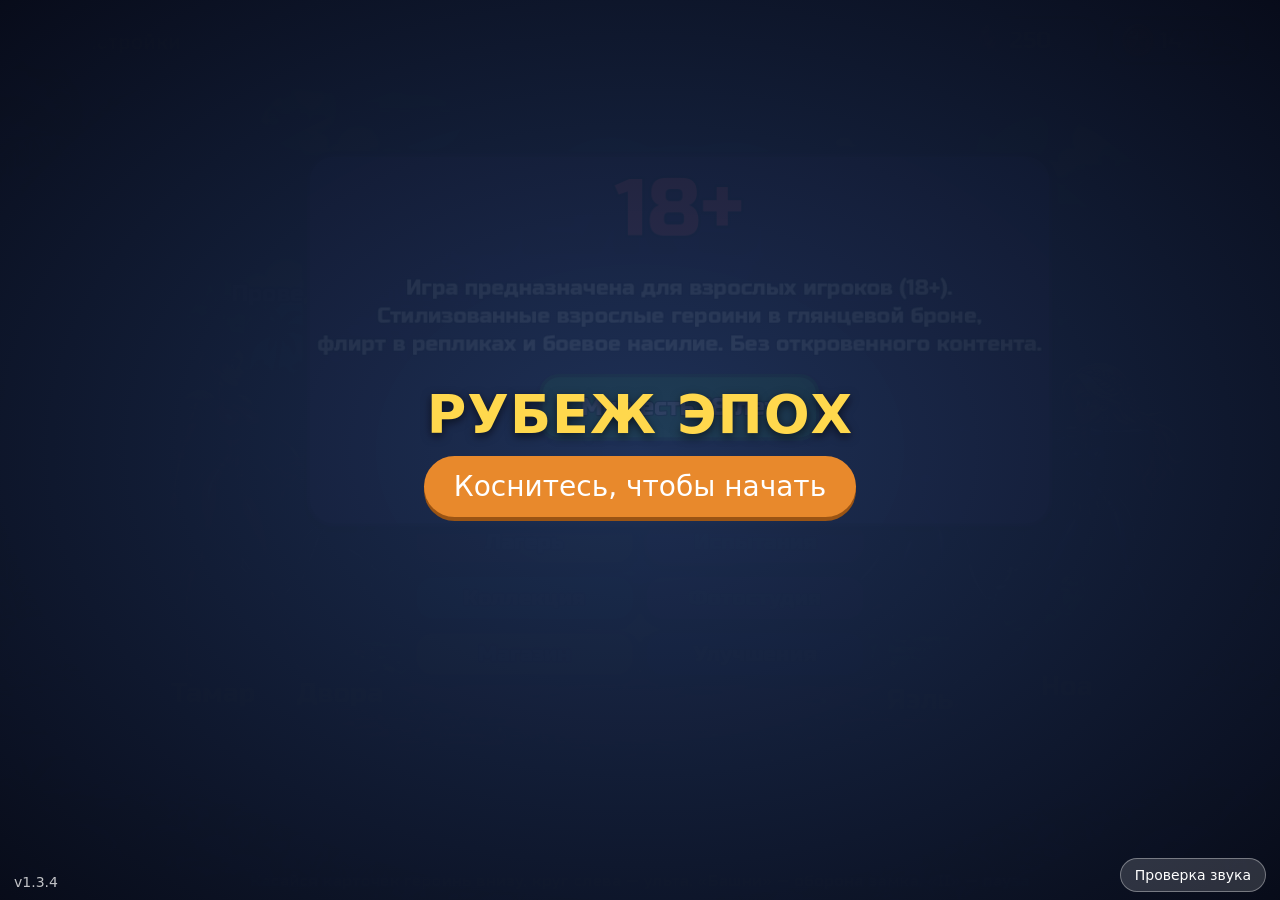
==== index.html @ 0fdee603 "v1.3.4: fix web audio bus routing (silent output), tap-to-start audio unlock, audio diagnostics, aut" ====
<!DOCTYPE html>
<html lang="en">
	<head>
		<meta charset="utf-8">
		<meta name="viewport" content="width=device-width, height=device-height, initial-scale=1, maximum-scale=1, user-scalable=no, viewport-fit=cover">
		<title>Рубеж Эпох</title>
		<style>
html, body, #canvas {
	margin: 0;
	padding: 0;
	border: 0;
}

body {
	color: white;
	background-color: black;
	overflow: hidden;
	touch-action: none;
}

#canvas {
	display: block;
}

#canvas:focus {
	outline: none;
}

#status, #status-splash, #status-progress {
	position: absolute;
	left: 0;
	right: 0;
}

#status, #status-splash {
	top: 0;
	bottom: 0;
}

#status {
	background-color: #1f3359;
	display: flex;
	flex-direction: column;
	justify-content: center;
	align-items: center;
	visibility: hidden;
}

#status-splash {
	max-height: 100%;
	max-width: 100%;
	margin: auto;
}

#status-splash.show-image--false {
	display: none;
}

#status-splash.fullsize--true {
	height: 100%;
	width: 100%;
	object-fit: contain;
}

#status-splash.use-filter--false {
	image-rendering: pixelated;
}

#status-progress, #status-notice {
	display: none;
}

#status-progress {
	bottom: 10%;
	width: 50%;
	margin: 0 auto;
}

#status-notice {
	background-color: #5b3943;
	border-radius: 0.5rem;
	border: 1px solid #9b3943;
	color: #e0e0e0;
	font-family: 'Noto Sans', 'Droid Sans', Arial, sans-serif;
	line-height: 1.3;
	margin: 0 2rem;
	overflow: hidden;
	padding: 1rem;
	text-align: center;
	z-index: 1;
}
		</style>
		<link id="-gd-engine-icon" rel="icon" type="image/png" href="index.icon.png" />
<link rel="apple-touch-icon" href="index.apple-touch-icon.png"/>
<link rel="manifest" href="index.manifest.json">

	<!-- MOBILE/PWA: iPhone (Safari → «На экран Домой») -->
<meta name="apple-mobile-web-app-capable" content="yes">
<meta name="mobile-web-app-capable" content="yes">
<meta name="apple-mobile-web-app-status-bar-style" content="black-translucent">
<meta name="apple-mobile-web-app-title" content="Рубеж Эпох">
<meta name="theme-color" content="#1f3359">
<link rel="apple-touch-icon" sizes="180x180" href="index.180x180.png">
<style>
  html, body { background:#0d1428; overscroll-behavior:none; -webkit-user-select:none; user-select:none;
               -webkit-touch-callout:none; -webkit-tap-highlight-color:transparent; touch-action:none; }
  #canvas { touch-action:none; }
  #rotate-overlay { display:none; position:fixed; inset:0; z-index:9999; background:linear-gradient(#ff9a3c,#2a1e6e);
    color:#fff; font-family:-apple-system,system-ui,sans-serif; text-align:center; align-items:center; justify-content:center;
    flex-direction:column; padding:env(safe-area-inset-top) 24px env(safe-area-inset-bottom); }
  #rotate-overlay .ph { width:70px; height:120px; border:6px solid #fff; border-radius:16px; margin-bottom:28px;
    animation:rot 1.8s ease-in-out infinite; }
  #rotate-overlay b { font-size:26px; display:block; margin-bottom:8px; text-shadow:0 2px 6px rgba(0,0,0,.5); }
  @keyframes rot { 0%,20%{transform:rotate(0)} 60%,100%{transform:rotate(-90deg)} }
  @media (orientation: portrait) and (max-width: 900px) { #rotate-overlay { display:flex; } }
</style>
<style>
  #rz-tap { position:fixed; inset:0; z-index:9990; display:flex; flex-direction:column; align-items:center; justify-content:center;
    background:radial-gradient(ellipse at center, rgba(31,51,89,.92), rgba(8,12,26,.97)); color:#fff; cursor:pointer;
    font-family:-apple-system,system-ui,sans-serif; text-align:center; -webkit-user-select:none; user-select:none; }
  #rz-tap h1 { margin:0 0 10px; font-size:min(9vw,54px); color:#ffd84d; text-shadow:0 3px 10px rgba(0,0,0,.6); letter-spacing:1px; }
  #rz-tap .go { font-size:min(5.5vw,28px); padding:14px 30px; border-radius:40px; background:#e8892c; box-shadow:0 4px 0 #9a5414;
    animation:rzp 1.4s ease-in-out infinite; }
  #rz-tap .ver { position:absolute; left:calc(env(safe-area-inset-left) + 14px); bottom:calc(env(safe-area-inset-bottom) + 10px); font-size:14px; opacity:.75; }
  #rz-tap .dbg { position:absolute; right:calc(env(safe-area-inset-right) + 14px); bottom:calc(env(safe-area-inset-bottom) + 8px);
    font-size:14px; padding:8px 14px; border-radius:18px; background:rgba(255,255,255,.15); border:1px solid rgba(255,255,255,.35); }
  @keyframes rzp { 0%,100%{transform:scale(1)} 50%{transform:scale(1.06)} }
  #rz-diag { position:fixed; z-index:10000; left:calc(env(safe-area-inset-left) + 8px); right:calc(env(safe-area-inset-right) + 8px);
    top:8px; bottom:8px; overflow:auto; -webkit-overflow-scrolling:touch; touch-action:pan-y; display:none; background:rgba(10,14,28,.96); color:#e8eefc;
    border:1px solid #4a5f99; border-radius:12px; padding:10px 12px; font:13px/1.35 ui-monospace,Menlo,monospace; }
  #rz-diag button { font:15px -apple-system,system-ui,sans-serif; margin:4px 6px 4px 0; padding:9px 12px; border-radius:10px; border:0;
    background:#3b5bb5; color:#fff; }
  #rz-diag button.w { background:#2e9a4c } #rz-diag button.r { background:#9a3b3b }
  #rz-diag pre { white-space:pre-wrap; margin:6px 0 0; }
</style>
<script>
  // v1.3.4 — звук на iPhone, вариант «надёжно»:
  //  • экран «Коснитесь, чтобы начать»: внутри касания создаём/возобновляем AudioContext, играем короткий сигнал через Web Audio
  //    и через <audio>, ставим navigator.audioSession.type = 'playback' (iOS 17+: не глушится переключателем «Бесшумно»);
  //  • контекст, созданный в жесте, отдаём движку Godot (он не создаёт свой «заблокированный»); sampleRate не навязываем —
  //    iOS работает на 48 кГц (BT-гарнитуры — 16/48 кГц), Godot сам подстраивается под ctx.sampleRate;
  //  • возобновление на каждом жесте, после фона/звонка (iOS-состояние "interrupted"), пауза звука в фоне;
  //  • диагностика: ?audiodebug=1 или кнопка «Проверка звука».
  (function () {
    var VERSION = '1.3.4';
    window.RUBEZH_VERSION = VERSION;
    var AC = window.AudioContext || window.webkitAudioContext;
    var ctxs = [], primed = null, primedTaken = false, log = [];
    function L(m) { log.push(new Date().toTimeString().slice(0, 8) + ' ' + m); if (log.length > 40) log.shift(); }
    function track(c, who) { ctxs.push(c); L('AudioContext #' + ctxs.length + ' (' + who + ') ' + c.state + ' ' + c.sampleRate + ' Гц');
      try { c.addEventListener('statechange', function () { L('ctx -> ' + c.state); if (c.state !== 'running' && c.state !== 'closed' && !document.hidden) setTimeout(function () { resumeAll(false); }, 250); }); } catch (e) {}
      return c; }
    if (AC) {
      var Wrapped = function (opts) {
        if (primed && !primedTaken && primed.state !== 'closed') { primedTaken = true; L('движок получил контекст из касания'); return primed; }
        var c; try { c = new AC(); } catch (e) { c = new AC(opts); }   // без sampleRate: родная частота устройства
        primedTaken = true; return track(c, 'движок');
      };
      Wrapped.prototype = AC.prototype;
      window.AudioContext = Wrapped; if (window.webkitAudioContext) window.webkitAudioContext = Wrapped;
    }
    // Индикатор: доходит ли реальный сигнал до выхода (динамик/наушники). Анализатор → gain 0 → destination, звук не меняет.
    var outPeak = 0, outMax = 0, conn = window.AudioNode && AudioNode.prototype.connect;
    function meter(c) {
      if (c.__rzm) return c.__rzm;
      try { var a = c.createAnalyser(), g = c.createGain(); a.fftSize = 1024; g.gain.value = 0; a.__rz = g.__rz = 1;
        conn.call(a, g); conn.call(g, c.destination); c.__rzm = a; var buf = new Float32Array(1024);
        setInterval(function () { if (!diag || diag.style.display === 'none') return; a.getFloatTimeDomainData(buf); var m = 0;
          for (var i = 0; i < buf.length; i++) { var x = buf[i] < 0 ? -buf[i] : buf[i]; if (x > m) m = x; } outPeak = m; if (m > outMax) outMax = m; }, 100);
      } catch (e) { c.__rzm = null; }
      return c.__rzm;
    }
    if (conn) AudioNode.prototype.connect = function (t) {
      var r = conn.apply(this, arguments);
      try { if (!this.__rz && window.AudioDestinationNode && t instanceof AudioDestinationNode) { var m = meter(this.context); if (m) conn.call(this, m); } } catch (e) {}
      return r;
    };
    var hasSession = !!(navigator.audioSession && 'type' in navigator.audioSession);
    function setSession() { try { if (hasSession && navigator.audioSession.type !== 'playback') { navigator.audioSession.type = 'playback'; L('audioSession = playback'); } } catch (e) { L('audioSession err ' + e); } }
    setSession();
    function wavUrl(freq, sec, amp) {   // WAV в памяти: тишина (freq=0) или тон
      var sr = 22050, n = Math.round(sr * sec), b = new ArrayBuffer(44 + n * 2), v = new DataView(b),
          w = function (o, t) { for (var i = 0; i < t.length; i++) v.setUint8(o + i, t.charCodeAt(i)); };
      w(0, 'RIFF'); v.setUint32(4, 36 + n * 2, true); w(8, 'WAVEfmt '); v.setUint32(16, 16, true); v.setUint16(20, 1, true); v.setUint16(22, 1, true);
      v.setUint32(24, sr, true); v.setUint32(28, sr * 2, true); v.setUint16(32, 2, true); v.setUint16(34, 16, true); w(36, 'data'); v.setUint32(40, n * 2, true);
      for (var i = 0; i < n; i++) { var env = Math.min(1, i / 400, (n - i) / 2000);
        v.setInt16(44 + i * 2, freq ? Math.round(Math.sin(2 * Math.PI * freq * i / sr) * amp * env * 32767) : 0, true); }
      return URL.createObjectURL(new Blob([b], { type: 'audio/wav' }));
    }
    var silent = null, beepUrl = null;
    function playSilent() {   // запасной путь для iOS < 17: тихий <audio> переводит звук страницы в «медиа»
      if (hasSession || document.hidden) return;
      try { if (!silent) { silent = new Audio(wavUrl(0, 0.5, 0)); silent.loop = true; silent.setAttribute('playsinline', ''); silent.setAttribute('x-webkit-airplay', 'deny'); }
            if (silent.paused) { var p = silent.play(); if (p && p.catch) p.catch(function (e) { L('silent audio: ' + e.name); }); } } catch (e) {}
    }
    function htmlBeep() {
      try { if (!beepUrl) beepUrl = wavUrl(880, 0.35, 0.35); var a = new Audio(beepUrl); a.setAttribute('playsinline', '');
            var p = a.play(); L('HTML audio: play()'); if (p && p.then) p.then(function () { L('HTML audio: играет'); }, function (e) { L('HTML audio ОШИБКА: ' + e.name); }); } catch (e) { L('HTML audio ОШИБКА ' + e); }
    }
    function chime(c, loud) {   // короткий сигнал прямо в destination контекста (в обход Godot)
      try { var t = c.currentTime + 0.02, g = c.createGain(), o = c.createOscillator(); o.type = 'triangle';
            o.frequency.setValueAtTime(660, t); o.frequency.setValueAtTime(990, t + 0.12);
            g.gain.setValueAtTime(0.0001, t); g.gain.exponentialRampToValueAtTime(loud ? 0.35 : 0.18, t + 0.02); g.gain.exponentialRampToValueAtTime(0.0001, t + 0.32);
            o.connect(g); g.connect(c.destination); o.start(t); o.stop(t + 0.35); L('WebAudio сигнал (' + c.state + ')'); } catch (e) { L('WebAudio ОШИБКА ' + e); }
    }
    function kick(c) { try { var b = c.createBuffer(1, 1, 22050), s = c.createBufferSource(); s.buffer = b; s.connect(c.destination); s.start(0); } catch (e) {} }
    function resumeAll(gesture) {
      if (document.hidden) return;
      setSession();
      if (gesture) playSilent();
      ctxs.forEach(function (c) {
        if (c.state === 'closed') return;
        if (c.state !== 'running') { try { var p = c.resume(); if (p && p.catch) p.catch(function (e) { L('resume ОШИБКА ' + e.name); }); } catch (e) {} }
        if (gesture) kick(c);
      });
    }
    function mainCtx() {
      for (var i = 0; i < ctxs.length; i++) if (ctxs[i].state !== 'closed') return ctxs[i];
      if (!AC) return null;
      try { primed = track(new AC(), 'касание'); } catch (e) { L('AudioContext ОШИБКА ' + e); return null; }
      return primed;
    }
    // Главная разблокировка — синхронно внутри касания экрана «Коснитесь, чтобы начать».
    function unlockTap() {
      setSession();
      var c = mainCtx();
      resumeAll(true);
      if (c) chime(c, false);
      htmlBeep();
    }
    function onGesture() { resumeAll(true); }
    ['touchend', 'pointerup', 'mousedown', 'click', 'keydown'].forEach(function (ev) {
      window.addEventListener(ev, onGesture, { capture: true, passive: true });
    });
    function onHidden() {
      ctxs.forEach(function (c) { try { if (c.state === 'running') c.suspend(); } catch (e) {} });
      if (silent && !silent.paused) try { silent.pause(); } catch (e) {}
    }
    document.addEventListener('visibilitychange', function () { if (document.hidden) onHidden(); else resumeAll(false); });
    window.addEventListener('pagehide', onHidden);
    window.addEventListener('pageshow', function () { resumeAll(false); });
    window.addEventListener('focus', function () { resumeAll(false); });
    document.addEventListener('gesturestart', function (e) { e.preventDefault(); });

    // Обновление: новый service worker сразу берёт управление — перезагружаем страницу один раз.
    if ('serviceWorker' in navigator) {
      var hadCtl = !!navigator.serviceWorker.controller, reloaded = false;
      navigator.serviceWorker.addEventListener('controllerchange', function () {
        L('service worker обновлён'); if (hadCtl && !reloaded && tapVisible()) { reloaded = true; location.reload(); } });
      window.addEventListener('load', function () { navigator.serviceWorker.getRegistration().then(function (r) { if (r) r.update().catch(function () {}); }); });
    }

    // ---------- экран «Коснитесь, чтобы начать» и диагностика ----------
    var tap = null, diag = null, timer = 0, debugWanted = /[?&]audiodebug=1/.test(location.search);
    function tapVisible() { return tap && tap.style.display !== 'none'; }
    function buildTap() {
      tap = document.createElement('div'); tap.id = 'rz-tap';
      tap.innerHTML = '<h1>РУБЕЖ ЭПОХ</h1><div class="go">Коснитесь, чтобы начать</div><div class="ver">v' + VERSION + '</div><div class="dbg">Проверка звука</div>';
      var done = function (e) {
        var isDbg = e.target && e.target.classList && e.target.classList.contains('dbg');
        unlockTap(); tap.style.display = 'none';
        if (isDbg || debugWanted) openDiag();
        if (e.cancelable) e.preventDefault();
      };
      tap.addEventListener('touchend', done, false);
      tap.addEventListener('click', done, false);
      document.body.appendChild(tap);
    }
    function btn(txt, cls, fn) { var b = document.createElement('button'); b.textContent = txt; if (cls) b.className = cls;
      b.addEventListener('click', function (e) { e.stopPropagation(); fn(); refresh(); }); return b; }
    function openDiag() {
      if (!diag) {
        diag = document.createElement('div'); diag.id = 'rz-diag';
        var row = document.createElement('div');
        row.appendChild(btn('Тест WebAudio', 'w', function () { resumeAll(true); var c = mainCtx(); if (c) chime(c, true); }));
        row.appendChild(btn('Тест HTML audio', 'w', function () { resumeAll(true); htmlBeep(); }));
        row.appendChild(btn('Тест Godot звук', 'w', function () { resumeAll(true); window.rubezhGodotTest = (window.rubezhGodotTest || 0) + 1; L('Godot тест #' + window.rubezhGodotTest); }));
        row.appendChild(btn('Обновить игру', 'r', function () { hardUpdate(); }));
        row.appendChild(btn('Закрыть', '', function () { diag.style.display = 'none'; clearInterval(timer); }));
        diag.appendChild(row);
        var pre = document.createElement('pre'); pre.id = 'rz-diag-pre'; diag.appendChild(pre);
        diag.addEventListener('touchend', function (e) { e.stopPropagation(); }, false);
        document.body.appendChild(diag);
      }
      diag.style.display = 'block'; refresh(); clearInterval(timer); timer = setInterval(refresh, 500);
    }
    var cacheNames = '…';
    function refresh() {
      if (!diag) return;
      if (window.caches) caches.keys().then(function (k) { cacheNames = k.map(function (n) { return n.split('-sw-cache-')[1] || n; }).join(', ') || 'нет'; });
      var g = window.rubezhGodotAudio, lines = [];
      lines.push('Версия страницы: v' + VERSION + '   Godot: ' + (g ? 'v' + g.version : '— (игра ещё грузится)'));
      lines.push('Service worker: ' + (navigator.serviceWorker && navigator.serviceWorker.controller ? 'активен' : 'нет') + '   кэш: ' + cacheNames);
      lines.push('AudioContext: ' + ctxs.length + ' шт. ' + ctxs.map(function (c, i) { return '#' + (i + 1) + ' ' + c.state + ' ' + c.sampleRate + 'Гц t=' + c.currentTime.toFixed(1) +
        (c.baseLatency ? ' lat=' + (c.baseLatency * 1000).toFixed(0) + 'мс' : ''); }).join(' | '));
      lines.push('Сигнал на выходе: сейчас ' + outPeak.toFixed(3) + ', максимум ' + outMax.toFixed(3) + (outMax > 0.005 ? '  ✔ звук идёт' : '  ✘ тишина'));
      lines.push('audioSession: ' + (hasSession ? navigator.audioSession.type + ' / ' + (navigator.audioSession.state || '?') : 'нет (iOS < 17?)') + '   тихий <audio>: ' + (silent ? (silent.paused ? 'пауза' : 'играет') : 'нет'));
      if (g) {
        lines.push('Godot: mix_rate=' + g.mix_rate + ' режим=' + (g.playback_type === 1 ? 'sample' : g.playback_type === 0 ? 'stream' : g.playback_type) +
          '  музыка «' + g.music + '» ' + (g.music_playing ? 'играет' : 'НЕ играет') + '  звуков сейчас: ' + g.sfx_playing);
        lines.push('Громкость (настройки): музыка ' + Math.round(g.music_vol * 100) + '%  звуки ' + Math.round(g.sfx_vol * 100) + '%  голос ' + Math.round(g.voice_vol * 100) + '%');
        lines.push('Шины: ' + g.buses.map(function (b) { return b.name + ' ' + b.db + 'дБ' + (b.mute ? ' MUTE' : ''); }).join(', '));
      }
      lines.push('Устройство: ' + navigator.userAgent.replace(/^Mozilla\/5.0 /, '').slice(0, 110) + (navigator.standalone ? '  [с экрана Домой]' : ''));
      lines.push('');
      lines.push('Журнал:'); lines = lines.concat(log.slice(-14).reverse());
      document.getElementById('rz-diag-pre').textContent = lines.join('\n');
    }
    function hardUpdate() {
      L('обновление: сброс кэша…');
      var jobs = [];
      if (navigator.serviceWorker) jobs.push(navigator.serviceWorker.getRegistrations().then(function (rs) { return Promise.all(rs.map(function (r) { return r.unregister(); })); }));
      if (window.caches) jobs.push(caches.keys().then(function (ks) { return Promise.all(ks.map(function (k) { return caches.delete(k); })); }));
      Promise.all(jobs).catch(function () {}).then(function () { location.replace(location.pathname + '?v=' + Date.now() + (debugWanted ? '&audiodebug=1' : '')); });
    }
    window.rubezhAudioState = function () {
      return { version: VERSION, contexts: ctxs.map(function (c) { return c.state + '@' + c.sampleRate; }),
               session: hasSession ? navigator.audioSession.type : 'n/a', silentLoop: !!(silent && !silent.paused), log: log.slice() };
    };
    window.rubezhOpenAudioDebug = openDiag;
    if (document.body) buildTap(); else document.addEventListener('DOMContentLoaded', buildTap);
  })();
</script>
<!-- v1.3.1: safe area (вырез/«чёлка», индикатор Home) для адаптивного HUD. Godot читает через JavaScriptBridge. -->
<style>#rubezh-safe-probe { position:fixed; left:0; top:0; width:0; height:0; visibility:hidden; pointer-events:none;
  padding:env(safe-area-inset-top) env(safe-area-inset-right) env(safe-area-inset-bottom) env(safe-area-inset-left); }</style>
<script>
  window.rubezhSafe = function () {
    var p = document.getElementById('rubezh-safe-probe');
    if (!p && document.body) { p = document.createElement('div'); p.id = 'rubezh-safe-probe'; document.body.appendChild(p); }
    var l = 0, t = 0, r = 0, b = 0;
    if (p) { var cs = getComputedStyle(p); l = parseFloat(cs.paddingLeft) || 0; t = parseFloat(cs.paddingTop) || 0;
             r = parseFloat(cs.paddingRight) || 0; b = parseFloat(cs.paddingBottom) || 0; }
    var w = window.innerWidth, h = window.innerHeight;
    return [l, t, r, b, w, h].join(',');
  };
</script>

</head>
	<body>
<div id="rotate-overlay"><div class="ph"></div><b>Поверни телефон</b>Рубеж Эпох играется горизонтально</div>
		<canvas id="canvas">
			Your browser does not support the canvas tag.
		</canvas>

		<noscript>
			Your browser does not support JavaScript.
		</noscript>

		<div id="status">
			<img id="status-splash" class="show-image--true fullsize--true use-filter--true" src="index.png" alt="">
			<progress id="status-progress"></progress>
			<div id="status-notice"></div>
		</div>

		<script src="index.js"></script>
		<script>
const GODOT_CONFIG = {"args":[],"canvasResizePolicy":2,"emscriptenPoolSize":8,"ensureCrossOriginIsolationHeaders":false,"executable":"index","experimentalVK":false,"fileSizes":{"index.pck":25227940,"index.wasm":39514754},"focusCanvas":true,"gdextensionLibs":[],"godotPoolSize":4,"serviceWorker":"index.service.worker.js"};
const GODOT_THREADS_ENABLED = false;
const engine = new Engine(GODOT_CONFIG);

(function () {
	const statusOverlay = document.getElementById('status');
	const statusProgress = document.getElementById('status-progress');
	const statusNotice = document.getElementById('status-notice');

	let initializing = true;
	let statusMode = '';

	function setStatusMode(mode) {
		if (statusMode === mode || !initializing) {
			return;
		}
		if (mode === 'hidden') {
			statusOverlay.remove();
			initializing = false;
			return;
		}
		statusOverlay.style.visibility = 'visible';
		statusProgress.style.display = mode === 'progress' ? 'block' : 'none';
		statusNotice.style.display = mode === 'notice' ? 'block' : 'none';
		statusMode = mode;
	}

	function setStatusNotice(text) {
		while (statusNotice.lastChild) {
			statusNotice.removeChild(statusNotice.lastChild);
		}
		const lines = text.split('\n');
		lines.forEach((line) => {
			statusNotice.appendChild(document.createTextNode(line));
			statusNotice.appendChild(document.createElement('br'));
		});
	}

	function displayFailureNotice(err) {
		console.error(err);
		if (err instanceof Error) {
			setStatusNotice(err.message);
		} else if (typeof err === 'string') {
			setStatusNotice(err);
		} else {
			setStatusNotice('An unknown error occurred.');
		}
		setStatusMode('notice');
		initializing = false;
	}

	const missing = Engine.getMissingFeatures({
		threads: GODOT_THREADS_ENABLED,
	});

	if (missing.length !== 0) {
		if (GODOT_CONFIG['serviceWorker'] && GODOT_CONFIG['ensureCrossOriginIsolationHeaders'] && 'serviceWorker' in navigator) {
			let serviceWorkerRegistrationPromise;
			try {
				serviceWorkerRegistrationPromise = navigator.serviceWorker.getRegistration();
			} catch (err) {
				serviceWorkerRegistrationPromise = Promise.reject(new Error('Service worker registration failed.'));
			}
			// There's a chance that installing the service worker would fix the issue
			Promise.race([
				serviceWorkerRegistrationPromise.then((registration) => {
					if (registration != null) {
						return Promise.reject(new Error('Service worker already exists.'));
					}
					return registration;
				}).then(() => engine.installServiceWorker()),
				// For some reason, `getRegistration()` can stall
				new Promise((resolve) => {
					setTimeout(() => resolve(), 2000);
				}),
			]).then(() => {
				// Reload if there was no error.
				window.location.reload();
			}).catch((err) => {
				console.error('Error while registering service worker:', err);
			});
		} else {
			// Display the message as usual
			const missingMsg = 'Error\nThe following features required to run Godot projects on the Web are missing:\n';
			displayFailureNotice(missingMsg + missing.join('\n'));
		}
	} else {
		setStatusMode('progress');
		engine.startGame({
			'onProgress': function (current, total) {
				if (current > 0 && total > 0) {
					statusProgress.value = current;
					statusProgress.max = total;
				} else {
					statusProgress.removeAttribute('value');
					statusProgress.removeAttribute('max');
				}
			},
		}).then(() => {
			setStatusMode('hidden');
		}, displayFailureNotice);
	}
}());
		</script>
	</body>
</html>
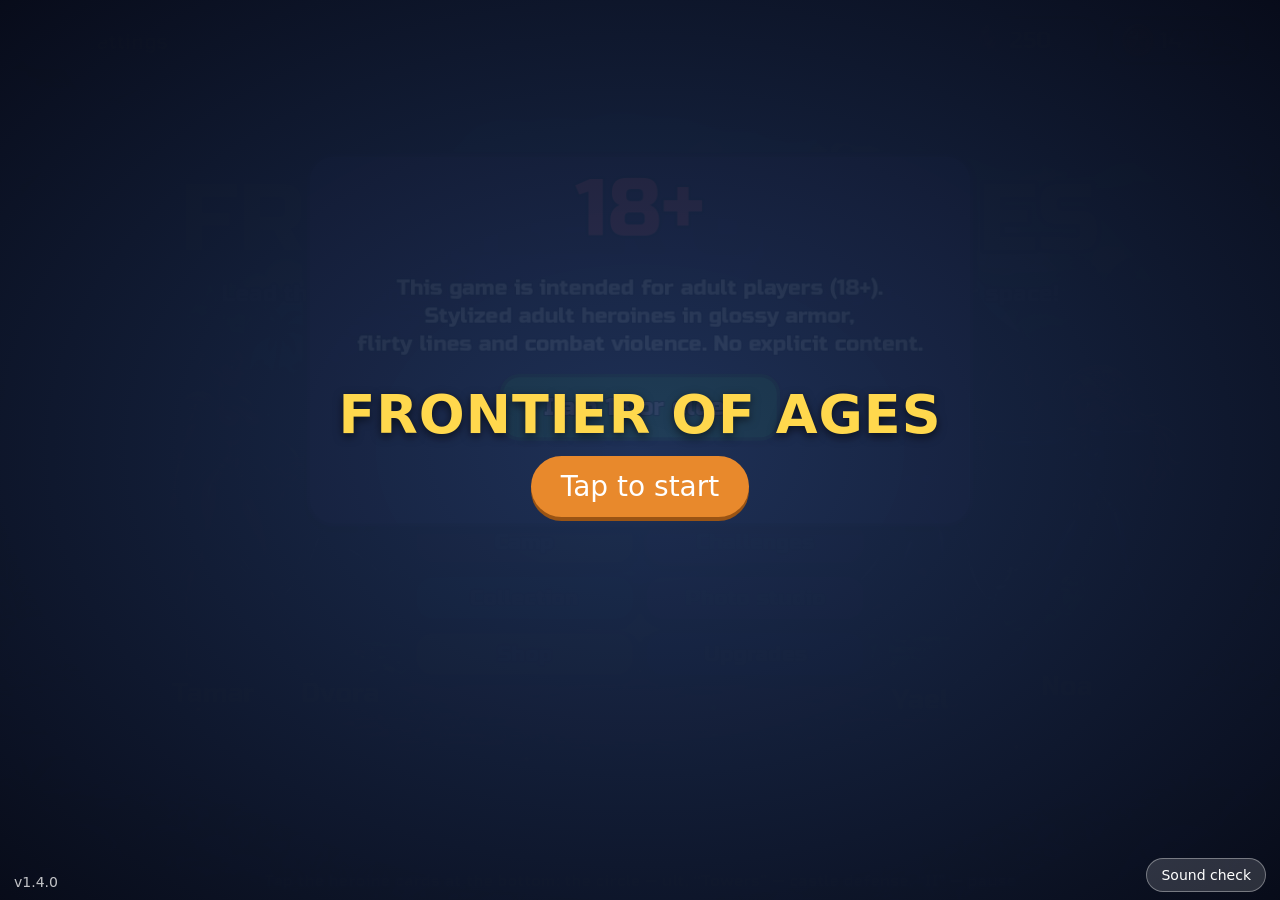
==== commit 486a7e4c: "Рубеж Эпох v1.4.0 web/PWA: три языка (RU/EN/HE), вертикальный режим, экономный режим графики" ====
--- a/index.html
+++ b/index.html
@@ -101,18 +101,33 @@
 <meta name="apple-mobile-web-app-title" content="Рубеж Эпох">
 <meta name="theme-color" content="#1f3359">
 <link rel="apple-touch-icon" sizes="180x180" href="index.180x180.png">
+<script>
+  // v1.4.0: режим графики «Экономный» — ограничиваем плотность пикселей холста (Godot читает devicePixelRatio
+  // каждый кадр). На iPhone 3x → 1.5x: в ~4 раза меньше пикселей, телефон не греется. «Стандартный» — не выше 2x.
+  (function () {
+    var desc = Object.getOwnPropertyDescriptor(window, 'devicePixelRatio') || Object.getOwnPropertyDescriptor(Window.prototype, 'devicePixelRatio');
+    var real = function () { try { return desc && desc.get ? desc.get.call(window) : 1; } catch (e) { return 1; } };
+    var caps = { eco: 1.5, std: 2.0 }, mode = 'eco';
+    try { mode = localStorage.getItem('rz_gfx') || 'eco'; } catch (e) {}
+    var q = location.search.match(/[?&]gfx=(eco|std)/); if (q) mode = q[1];
+    var cap = caps[mode] || 1.5;
+    window.rzRealDPR = real;
+    window.rzSetDPRCap = function (c) { cap = c; try { window.dispatchEvent(new Event('resize')); } catch (e) {} };
+    try { Object.defineProperty(window, 'devicePixelRatio', { configurable: true, get: function () { return Math.min(real() || 1, cap); } }); } catch (e) {}
+  })();
+  // v1.4.0: язык экрана «Коснитесь» (игра сама хранит выбор и пишет его сюда же)
+  window.rzLang = (function () {
+    var q = location.search.match(/[?&]lang=(ru|en|he)/); if (q) return q[1];
+    try { var s = localStorage.getItem('rz_lang'); if (s) return s; } catch (e) {}
+    var l = (navigator.language || 'en').slice(0, 2).toLowerCase();
+    if (l === 'he' || l === 'iw') return 'he';
+    return ['ru', 'uk', 'be', 'kk', 'ky', 'uz', 'tg', 'hy', 'ka', 'az'].indexOf(l) >= 0 ? 'ru' : 'en';
+  })();
+</script>
 <style>
   html, body { background:#0d1428; overscroll-behavior:none; -webkit-user-select:none; user-select:none;
                -webkit-touch-callout:none; -webkit-tap-highlight-color:transparent; touch-action:none; }
   #canvas { touch-action:none; }
-  #rotate-overlay { display:none; position:fixed; inset:0; z-index:9999; background:linear-gradient(#ff9a3c,#2a1e6e);
-    color:#fff; font-family:-apple-system,system-ui,sans-serif; text-align:center; align-items:center; justify-content:center;
-    flex-direction:column; padding:env(safe-area-inset-top) 24px env(safe-area-inset-bottom); }
-  #rotate-overlay .ph { width:70px; height:120px; border:6px solid #fff; border-radius:16px; margin-bottom:28px;
-    animation:rot 1.8s ease-in-out infinite; }
-  #rotate-overlay b { font-size:26px; display:block; margin-bottom:8px; text-shadow:0 2px 6px rgba(0,0,0,.5); }
-  @keyframes rot { 0%,20%{transform:rotate(0)} 60%,100%{transform:rotate(-90deg)} }
-  @media (orientation: portrait) and (max-width: 900px) { #rotate-overlay { display:flex; } }
 </style>
 <style>
   #rz-tap { position:fixed; inset:0; z-index:9990; display:flex; flex-direction:column; align-items:center; justify-content:center;
@@ -142,7 +157,7 @@
   //  • возобновление на каждом жесте, после фона/звонка (iOS-состояние "interrupted"), пауза звука в фоне;
   //  • диагностика: ?audiodebug=1 или кнопка «Проверка звука».
   (function () {
-    var VERSION = '1.3.4';
+    var VERSION = '1.4.0';
     window.RUBEZH_VERSION = VERSION;
     var AC = window.AudioContext || window.webkitAudioContext;
     var ctxs = [], primed = null, primedTaken = false, log = [];
@@ -255,7 +270,10 @@
     function tapVisible() { return tap && tap.style.display !== 'none'; }
     function buildTap() {
       tap = document.createElement('div'); tap.id = 'rz-tap';
-      tap.innerHTML = '<h1>РУБЕЖ ЭПОХ</h1><div class="go">Коснитесь, чтобы начать</div><div class="ver">v' + VERSION + '</div><div class="dbg">Проверка звука</div>';
+      var T = { ru: ['РУБЕЖ ЭПОХ', 'Коснитесь, чтобы начать', 'Проверка звука'], en: ['FRONTIER OF AGES', 'Tap to start', 'Sound check'],
+                he: ['גבול העידנים', 'גע/י כדי להתחיל', 'בדיקת צליל'] }[window.rzLang] || ['РУБЕЖ ЭПОХ', 'Коснитесь, чтобы начать', 'Проверка звука'];
+      if (window.rzLang === 'he') tap.dir = 'rtl';
+      tap.innerHTML = '<h1>' + T[0] + '</h1><div class="go">' + T[1] + '</div><div class="ver">v' + VERSION + '</div><div class="dbg">' + T[2] + '</div>';
       var done = function (e) {
         var isDbg = e.target && e.target.classList && e.target.classList.contains('dbg');
         unlockTap(); tap.style.display = 'none';
@@ -338,7 +356,6 @@
 
 </head>
 	<body>
-<div id="rotate-overlay"><div class="ph"></div><b>Поверни телефон</b>Рубеж Эпох играется горизонтально</div>
 		<canvas id="canvas">
 			Your browser does not support the canvas tag.
 		</canvas>
@@ -355,7 +372,7 @@
 
 		<script src="index.js"></script>
 		<script>
-const GODOT_CONFIG = {"args":[],"canvasResizePolicy":2,"emscriptenPoolSize":8,"ensureCrossOriginIsolationHeaders":false,"executable":"index","experimentalVK":false,"fileSizes":{"index.pck":25227940,"index.wasm":39514754},"focusCanvas":true,"gdextensionLibs":[],"godotPoolSize":4,"serviceWorker":"index.service.worker.js"};
+const GODOT_CONFIG = {"args":[],"canvasResizePolicy":2,"emscriptenPoolSize":8,"ensureCrossOriginIsolationHeaders":false,"executable":"index","experimentalVK":false,"fileSizes":{"index.pck":25366204,"index.wasm":39514754},"focusCanvas":true,"gdextensionLibs":[],"godotPoolSize":4,"serviceWorker":"index.service.worker.js"};
 const GODOT_THREADS_ENABLED = false;
 const engine = new Engine(GODOT_CONFIG);
 
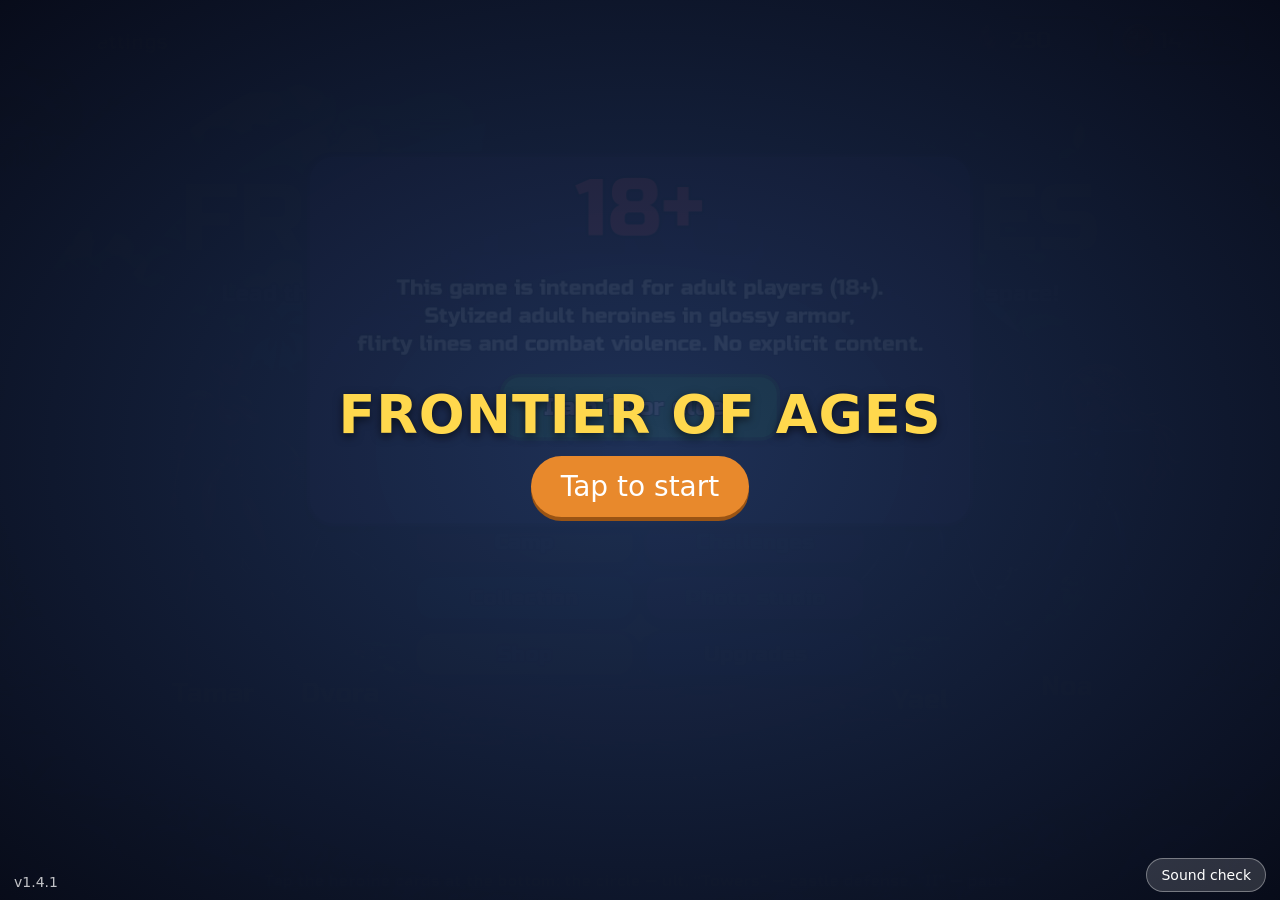
==== commit 241e97a6: "v1.4.1: фикс первого запуска в вертикали, настоящие 30 к/с в Экономном (без активного ожидания), бой" ====
--- a/index.html
+++ b/index.html
@@ -101,6 +101,38 @@
 <meta name="apple-mobile-web-app-title" content="Рубеж Эпох">
 <meta name="theme-color" content="#1f3359">
 <link rel="apple-touch-icon" sizes="180x180" href="index.180x180.png">
+<script>
+  // v1.4.1: ограничение FPS на web — пропуском кадров requestAnimationFrame.
+  // Engine.max_fps / low_processor_usage_mode в Godot на web ждут кадр «активным ожиданием» (performance.now в цикле) —
+  // процессор крутится на 100% и телефон греется даже в «Экономном». Поэтому на web движок работает без лимита,
+  // а частоту задаём здесь: rzSetFps(30) — пропускаем лишние вызовы rAF (ожидание бесплатное, поток спит).
+  (function () {
+    var R = window.requestAnimationFrame.bind(window), C = window.cancelAnimationFrame.bind(window);
+    var fps = 0, last = 0, seq = 0, ids = {}, curT = -1, allow = true;
+    window.rzSetFps = function (n) { fps = +n || 0; };
+    window.rzGetFps = function () { return fps; };
+    window.requestAnimationFrame = function (cb) {
+      var my = ++seq;
+      var w = function (t) {
+        // Решение «рисуем ли этот кадр» принимается один раз на кадр (по метке t) — общее для всех колбэков.
+        if (t !== curT) {
+          curT = t;
+          if (fps > 0 && fps < 58) {
+            var iv = 1000 / fps;
+            allow = !(t - last < iv - 4);
+            if (allow) last = (t - last > iv * 2) ? t : last + iv;
+          } else { allow = true; last = t; }
+        }
+        if (!allow) { ids[my] = R(w); return; }
+        delete ids[my];
+        cb(t);
+      };
+      ids[my] = R(w);
+      return my;
+    };
+    window.cancelAnimationFrame = function (id) { if (ids[id] !== undefined) { C(ids[id]); delete ids[id]; } };
+  })();
+</script>
 <script>
   // v1.4.0: режим графики «Экономный» — ограничиваем плотность пикселей холста (Godot читает devicePixelRatio
   // каждый кадр). На iPhone 3x → 1.5x: в ~4 раза меньше пикселей, телефон не греется. «Стандартный» — не выше 2x.
@@ -157,7 +189,7 @@
   //  • возобновление на каждом жесте, после фона/звонка (iOS-состояние "interrupted"), пауза звука в фоне;
   //  • диагностика: ?audiodebug=1 или кнопка «Проверка звука».
   (function () {
-    var VERSION = '1.4.0';
+    var VERSION = '1.4.1';
     window.RUBEZH_VERSION = VERSION;
     var AC = window.AudioContext || window.webkitAudioContext;
     var ctxs = [], primed = null, primedTaken = false, log = [];
@@ -372,7 +404,7 @@
 
 		<script src="index.js"></script>
 		<script>
-const GODOT_CONFIG = {"args":[],"canvasResizePolicy":2,"emscriptenPoolSize":8,"ensureCrossOriginIsolationHeaders":false,"executable":"index","experimentalVK":false,"fileSizes":{"index.pck":25366204,"index.wasm":39514754},"focusCanvas":true,"gdextensionLibs":[],"godotPoolSize":4,"serviceWorker":"index.service.worker.js"};
+const GODOT_CONFIG = {"args":[],"canvasResizePolicy":2,"emscriptenPoolSize":8,"ensureCrossOriginIsolationHeaders":false,"executable":"index","experimentalVK":false,"fileSizes":{"index.pck":25396848,"index.wasm":39514754},"focusCanvas":true,"gdextensionLibs":[],"godotPoolSize":4,"serviceWorker":"index.service.worker.js"};
 const GODOT_THREADS_ENABLED = false;
 const engine = new Engine(GODOT_CONFIG);
 
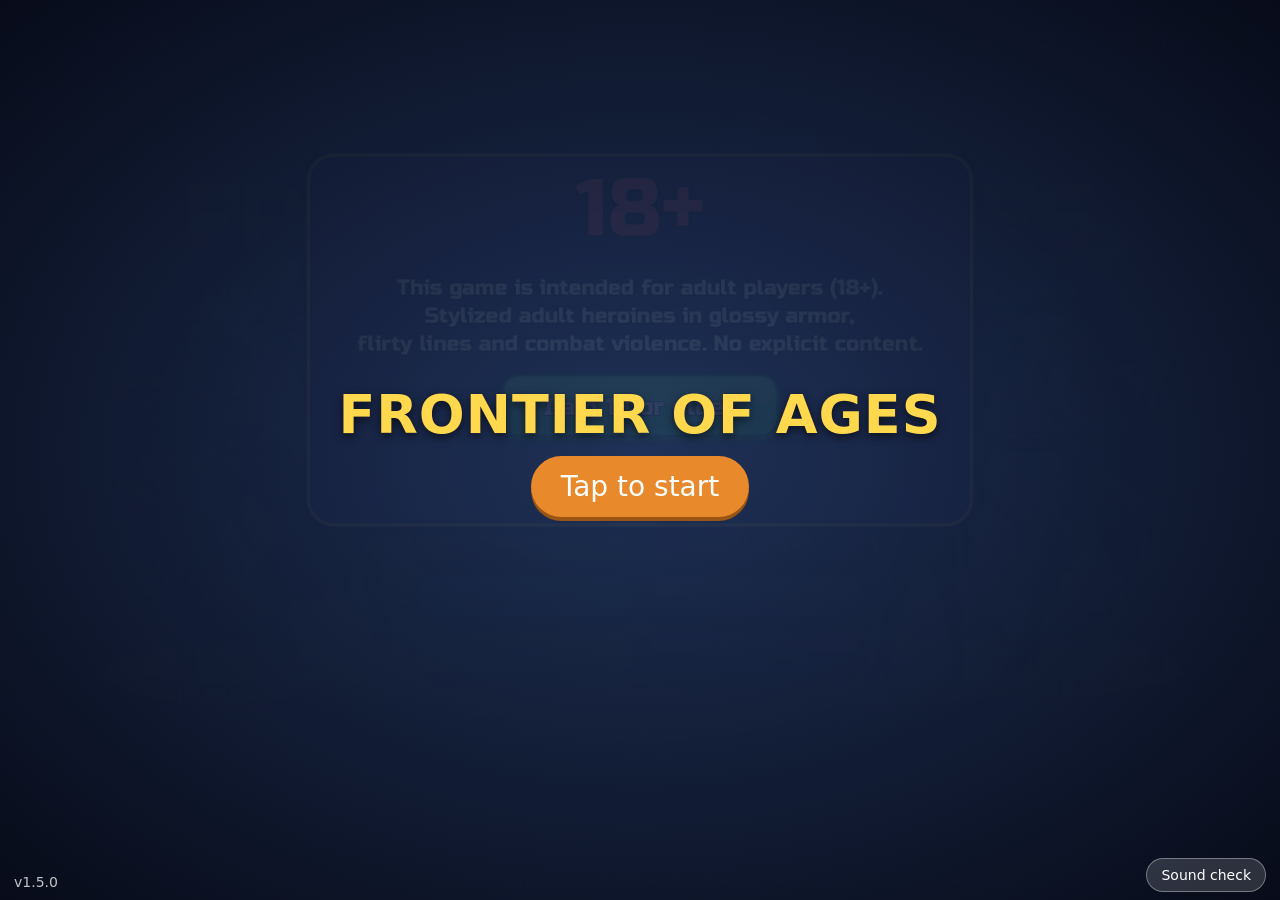
==== commit 7f007b44: "v1.5.0: глянцевый вид — золотые заголовки, кнопки с бликом, подсветка героинь, атмосфера (лучи, искр" ====
--- a/index.html
+++ b/index.html
@@ -189,7 +189,7 @@
   //  • возобновление на каждом жесте, после фона/звонка (iOS-состояние "interrupted"), пауза звука в фоне;
   //  • диагностика: ?audiodebug=1 или кнопка «Проверка звука».
   (function () {
-    var VERSION = '1.4.1';
+    var VERSION = '1.5.0';
     window.RUBEZH_VERSION = VERSION;
     var AC = window.AudioContext || window.webkitAudioContext;
     var ctxs = [], primed = null, primedTaken = false, log = [];
@@ -404,7 +404,7 @@
 
 		<script src="index.js"></script>
 		<script>
-const GODOT_CONFIG = {"args":[],"canvasResizePolicy":2,"emscriptenPoolSize":8,"ensureCrossOriginIsolationHeaders":false,"executable":"index","experimentalVK":false,"fileSizes":{"index.pck":25396848,"index.wasm":39514754},"focusCanvas":true,"gdextensionLibs":[],"godotPoolSize":4,"serviceWorker":"index.service.worker.js"};
+const GODOT_CONFIG = {"args":[],"canvasResizePolicy":2,"emscriptenPoolSize":8,"ensureCrossOriginIsolationHeaders":false,"executable":"index","experimentalVK":false,"fileSizes":{"index.pck":26610084,"index.wasm":39514754},"focusCanvas":true,"gdextensionLibs":[],"godotPoolSize":4,"serviceWorker":"index.service.worker.js"};
 const GODOT_THREADS_ENABLED = false;
 const engine = new Engine(GODOT_CONFIG);
 
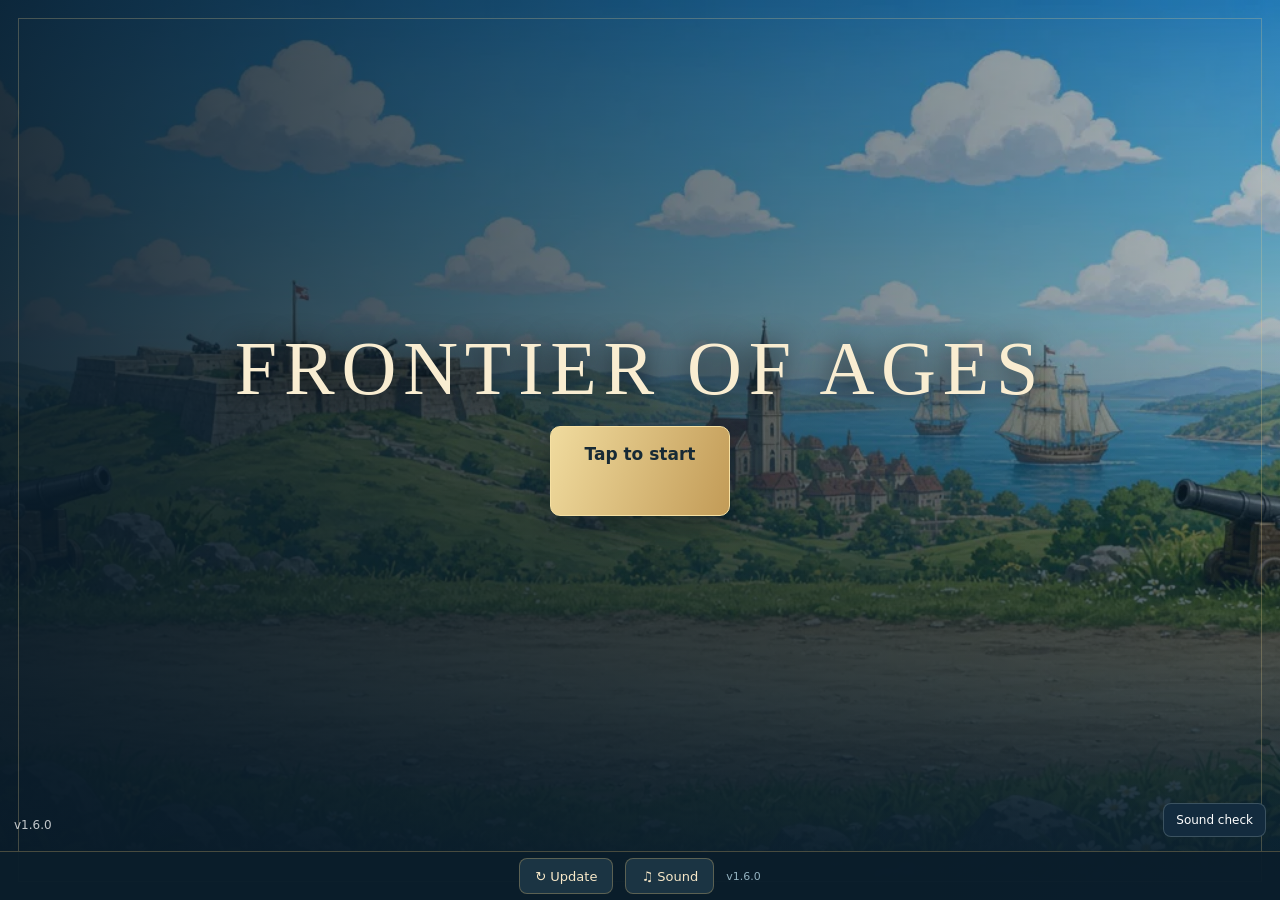
==== commit f4122025: "Refresh epoch portal and add scoped update controls (1.6.0)" ====
--- a/index.html
+++ b/index.html
@@ -1,5 +1,5 @@
 <!DOCTYPE html>
-<html lang="en">
+<html lang="ru">
 	<head>
 		<meta charset="utf-8">
 		<meta name="viewport" content="width=device-width, height=device-height, initial-scale=1, maximum-scale=1, user-scalable=no, viewport-fit=cover">
@@ -189,7 +189,7 @@
   //  • возобновление на каждом жесте, после фона/звонка (iOS-состояние "interrupted"), пауза звука в фоне;
   //  • диагностика: ?audiodebug=1 или кнопка «Проверка звука».
   (function () {
-    var VERSION = '1.5.0';
+    var VERSION = '1.6.0';
     window.RUBEZH_VERSION = VERSION;
     var AC = window.AudioContext || window.webkitAudioContext;
     var ctxs = [], primed = null, primedTaken = false, log = [];
@@ -307,6 +307,7 @@
       if (window.rzLang === 'he') tap.dir = 'rtl';
       tap.innerHTML = '<h1>' + T[0] + '</h1><div class="go">' + T[1] + '</div><div class="ver">v' + VERSION + '</div><div class="dbg">' + T[2] + '</div>';
       var done = function (e) {
+        if (e.target.closest && e.target.closest('[data-portal-action]')) return;
         var isDbg = e.target && e.target.classList && e.target.classList.contains('dbg');
         unlockTap(); tap.style.display = 'none';
         if (isDbg || debugWanted) openDiag();
@@ -357,11 +358,7 @@
       document.getElementById('rz-diag-pre').textContent = lines.join('\n');
     }
     function hardUpdate() {
-      L('обновление: сброс кэша…');
-      var jobs = [];
-      if (navigator.serviceWorker) jobs.push(navigator.serviceWorker.getRegistrations().then(function (rs) { return Promise.all(rs.map(function (r) { return r.unregister(); })); }));
-      if (window.caches) jobs.push(caches.keys().then(function (ks) { return Promise.all(ks.map(function (k) { return caches.delete(k); })); }));
-      Promise.all(jobs).catch(function () {}).then(function () { location.replace(location.pathname + '?v=' + Date.now() + (debugWanted ? '&audiodebug=1' : '')); });
+      if(window.rzUpdate)window.rzUpdate();
     }
     window.rubezhAudioState = function () {
       return { version: VERSION, contexts: ctxs.map(function (c) { return c.state + '@' + c.sampleRate; }),
@@ -382,10 +379,13 @@
     if (p) { var cs = getComputedStyle(p); l = parseFloat(cs.paddingLeft) || 0; t = parseFloat(cs.paddingTop) || 0;
              r = parseFloat(cs.paddingRight) || 0; b = parseFloat(cs.paddingBottom) || 0; }
     var w = window.innerWidth, h = window.innerHeight;
+    b += 48;
     return [l, t, r, b, w, h].join(',');
   };
 </script>
 
+<link rel="stylesheet" href="royal.css">
+<script src="portal.js" defer></script>
 </head>
 	<body>
 		<canvas id="canvas">
--- a/royal.css
+++ b/royal.css
@@ -0,0 +1,14 @@
+:root{color-scheme:dark;--ivory:#f9edd1;--gold:#d9b875}
+#rz-tap{isolation:isolate;background:linear-gradient(90deg,#091b29e8,#102c3e55),linear-gradient(0deg,#091b29 1%,transparent 65%),url('art/age-4.webp') center/cover;justify-content:center;padding:40px 24px 95px;box-sizing:border-box;gap:18px}
+#rz-tap:before{content:'';position:absolute;inset:18px;border:1px solid #e3c98b44;pointer-events:none;z-index:-1}
+#rz-tap h1{font-family:Georgia,serif;font-size:clamp(35px,7vw,76px);font-weight:normal;letter-spacing:.09em;color:var(--ivory);line-height:1.05;margin:0;text-shadow:0 4px 30px #000}
+.portal-kicker{font:600 11px system-ui;letter-spacing:.3em;text-transform:uppercase;color:#e2c58a;order:-1}.portal-copy{max-width:480px;font:15px/1.65 system-ui;color:#d8e5e6;margin:0}.portal-ages{display:grid;grid-template-columns:repeat(3,minmax(0,1fr));gap:10px;width:min(570px,100%)}.portal-age{margin:0;position:relative;height:112px;overflow:hidden;border:1px solid #c5ad7766;border-radius:10px;background:#102b39}.portal-age img{width:100%;height:100%;object-fit:cover}.portal-age figcaption{position:absolute;inset:auto 0 0;padding:20px 5px 9px;background:linear-gradient(transparent,#061622ee);font:12px system-ui;color:#fff0d1}
+#rz-tap .go{order:3;font:600 17px system-ui;animation:none;background:linear-gradient(110deg,#f0db9e,#c29b57);color:#172a35;padding:17px 34px;border:1px solid #f5e0a3;border-radius:10px;box-shadow:0 8px 30px #07121a80;cursor:pointer;min-height:54px}
+#rz-tap .dbg{bottom:calc(env(safe-area-inset-bottom) + 63px);font-size:12px;padding:9px 12px;background:#132b3e;border-color:#a7bbbd44;border-radius:8px}#rz-tap .ver{bottom:calc(env(safe-area-inset-bottom) + 68px);font:12px system-ui}
+#portal-tools{position:fixed;z-index:9995;bottom:0;left:0;right:0;display:flex;justify-content:center;gap:12px;padding:6px max(8px,env(safe-area-inset-right)) calc(6px + env(safe-area-inset-bottom)) max(8px,env(safe-area-inset-left));background:#0b1e2bf5;border-top:1px solid #c3a76b55;font:13px system-ui;touch-action:manipulation}
+#portal-tools button{min-height:36px;border:1px solid #bba66b66;background:#1b3443;color:#f7e8c8;border-radius:8px;padding:6px 15px;font:inherit;cursor:pointer}#portal-tools button:disabled{opacity:.55}#portal-version{align-self:center;color:#93b2bf;font-size:11px}
+#portal-message{position:fixed;z-index:10010;left:50%;transform:translateX(-50%);bottom:calc(env(safe-area-inset-bottom) + 64px);width:min(420px,calc(100% - 44px));box-sizing:border-box;background:#122b3c;color:#f6ebd1;border:1px solid #cfb575;border-radius:14px;padding:16px;font:14px/1.5 system-ui;box-shadow:0 8px 36px #0008;touch-action:manipulation}#portal-message[hidden]{display:none}#portal-message button{padding:12px 18px;background:#e4c784;color:#142b38;border:0;border-radius:8px;font:600 14px system-ui;margin:10px 8px 0 0;min-height:44px}
+#status{background:radial-gradient(ellipse,#294c5c,#091b2b)}#status-splash{opacity:.3}#status-progress{accent-color:#e1c78c;height:9px;width:min(420px,75%);bottom:20%}#status-notice{background:#213746;border-color:#c8a971;color:#fff1d2}
+@media(orientation:landscape) and (max-height:550px){#rz-tap{padding:18px 90px 80px;gap:10px}#rz-tap h1{font-size:38px}.portal-ages{display:none}.portal-copy{font-size:13px;max-width:540px}#rz-tap .go{padding:12px 25px;min-height:44px}.portal-kicker{font-size:10px}}
+@media(max-width:400px){.portal-age{height:92px}.portal-copy{font-size:13px}#rz-tap{gap:16px;padding-left:20px;padding-right:20px}}
+@media(prefers-reduced-motion:reduce){#rz-tap *{animation:none!important}}
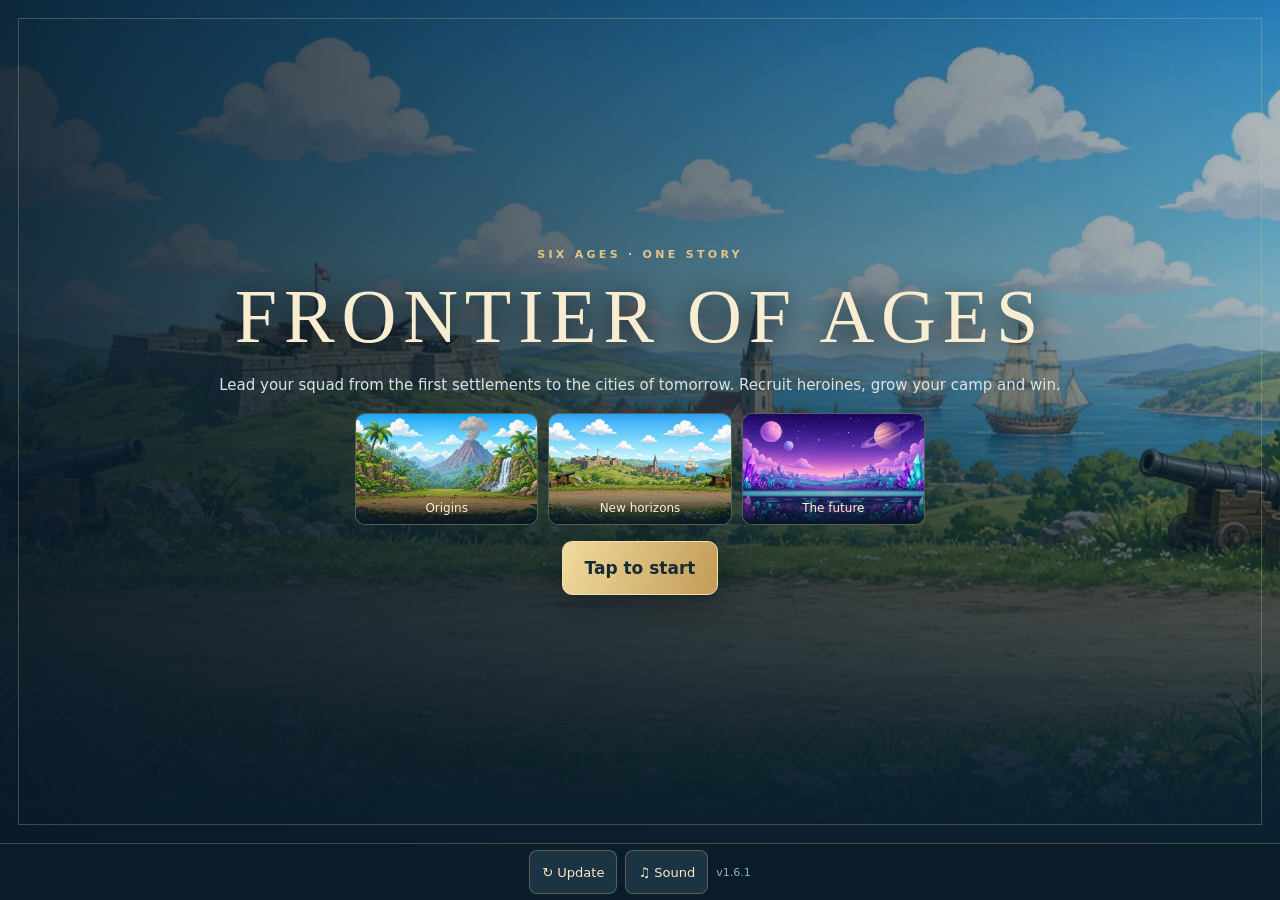
==== commit 390351f4: "Fix splash timing, safe areas and compact landscape layout (1.6.1)" ====
--- a/index.html
+++ b/index.html
@@ -189,7 +189,7 @@
   //  • возобновление на каждом жесте, после фона/звонка (iOS-состояние "interrupted"), пауза звука в фоне;
   //  • диагностика: ?audiodebug=1 или кнопка «Проверка звука».
   (function () {
-    var VERSION = '1.6.0';
+    var VERSION = '1.6.1';
     window.RUBEZH_VERSION = VERSION;
     var AC = window.AudioContext || window.webkitAudioContext;
     var ctxs = [], primed = null, primedTaken = false, log = [];
@@ -305,10 +305,14 @@
       var T = { ru: ['РУБЕЖ ЭПОХ', 'Коснитесь, чтобы начать', 'Проверка звука'], en: ['FRONTIER OF AGES', 'Tap to start', 'Sound check'],
                 he: ['גבול העידנים', 'גע/י כדי להתחיל', 'בדיקת צליל'] }[window.rzLang] || ['РУБЕЖ ЭПОХ', 'Коснитесь, чтобы начать', 'Проверка звука'];
       if (window.rzLang === 'he') tap.dir = 'rtl';
-      tap.innerHTML = '<h1>' + T[0] + '</h1><div class="go">' + T[1] + '</div><div class="ver">v' + VERSION + '</div><div class="dbg">' + T[2] + '</div>';
+      tap.innerHTML = '<h1>' + T[0] + '</h1><button type="button" class="go">' + T[1] + '</button><div class="ver">v' + VERSION + '</div><div class="dbg">' + T[2] + '</div>';
+      var tapStart = null;
+      tap.addEventListener('touchstart', function(e){var t=e.touches[0];tapStart=t?[t.clientX,t.clientY]:null;},{passive:true});
       var done = function (e) {
         if (e.target.closest && e.target.closest('[data-portal-action]')) return;
         var isDbg = e.target && e.target.classList && e.target.classList.contains('dbg');
+        if (!isDbg && !(e.target.closest && e.target.closest('.go'))) return;
+        if(e.changedTouches && tapStart){var pt=e.changedTouches[0];if(pt && Math.hypot(pt.clientX-tapStart[0],pt.clientY-tapStart[1])>10)return;}
         unlockTap(); tap.style.display = 'none';
         if (isDbg || debugWanted) openDiag();
         if (e.cancelable) e.preventDefault();
@@ -379,7 +383,8 @@
     if (p) { var cs = getComputedStyle(p); l = parseFloat(cs.paddingLeft) || 0; t = parseFloat(cs.paddingTop) || 0;
              r = parseFloat(cs.paddingRight) || 0; b = parseFloat(cs.paddingBottom) || 0; }
     var w = window.innerWidth, h = window.innerHeight;
-    b += 48;
+    var tools = document.getElementById('portal-tools');
+    if (tools) b = Math.max(b, Math.ceil(window.innerHeight - tools.getBoundingClientRect().top));
     return [l, t, r, b, w, h].join(',');
   };
 </script>
--- a/royal.css
+++ b/royal.css
@@ -12,3 +12,17 @@
 @media(orientation:landscape) and (max-height:550px){#rz-tap{padding:18px 90px 80px;gap:10px}#rz-tap h1{font-size:38px}.portal-ages{display:none}.portal-copy{font-size:13px;max-width:540px}#rz-tap .go{padding:12px 25px;min-height:44px}.portal-kicker{font-size:10px}}
 @media(max-width:400px){.portal-age{height:92px}.portal-copy{font-size:13px}#rz-tap{gap:16px;padding-left:20px;padding-right:20px}}
 @media(prefers-reduced-motion:reduce){#rz-tap *{animation:none!important}}
+
+/* 1.6.1: measured chrome, safe-area layout and scrollable short screens. */
+:root{--portal-height:calc(57px + env(safe-area-inset-bottom,0px))}
+#rz-tap,#rz-tap *,#portal-tools,#portal-tools *,#portal-message,#portal-message *{box-sizing:border-box}
+#rz-tap{bottom:var(--portal-height);padding:calc(env(safe-area-inset-top) + 28px) max(20px,env(safe-area-inset-right)) 28px max(20px,env(safe-area-inset-left));overflow-y:auto;overflow-x:hidden;touch-action:pan-y;justify-content:safe center;gap:16px}
+#rz-tap>*{flex-shrink:0;max-width:100%}#rz-tap h1{overflow-wrap:anywhere}
+#rz-tap .go{min-height:54px;line-height:1.25;padding:15px 22px;max-width:100%}
+#rz-tap .dbg,#rz-tap .ver{display:none}
+#portal-tools{gap:8px;min-height:57px}#portal-tools button{min-height:44px;white-space:nowrap;min-width:0;padding:8px 12px}#portal-version{white-space:nowrap}
+#portal-message{bottom:calc(var(--portal-height) + 10px);max-height:calc(100dvh - var(--portal-height) - env(safe-area-inset-top) - 24px);overflow-y:auto;overscroll-behavior:contain}
+#rz-diag{top:calc(env(safe-area-inset-top) + 8px);bottom:calc(var(--portal-height) + 8px);box-sizing:border-box}
+@media(orientation:landscape) and (max-height:550px){#rz-tap{padding:calc(env(safe-area-inset-top) + 12px) max(22px,env(safe-area-inset-right)) 12px max(22px,env(safe-area-inset-left));gap:10px}#rz-tap h1{font-size:clamp(24px,5vw,38px)}#rz-tap .go{min-height:44px;padding:10px 22px}.portal-copy{line-height:1.4}}
+@media(max-height:350px){.portal-copy{display:none}#rz-tap{gap:8px}.portal-kicker{font-size:9px}}
+@media(max-width:340px){#portal-tools{gap:5px}#portal-tools button{padding:8px}.portal-kicker{letter-spacing:.15em}#rz-tap h1{font-size:30px}}
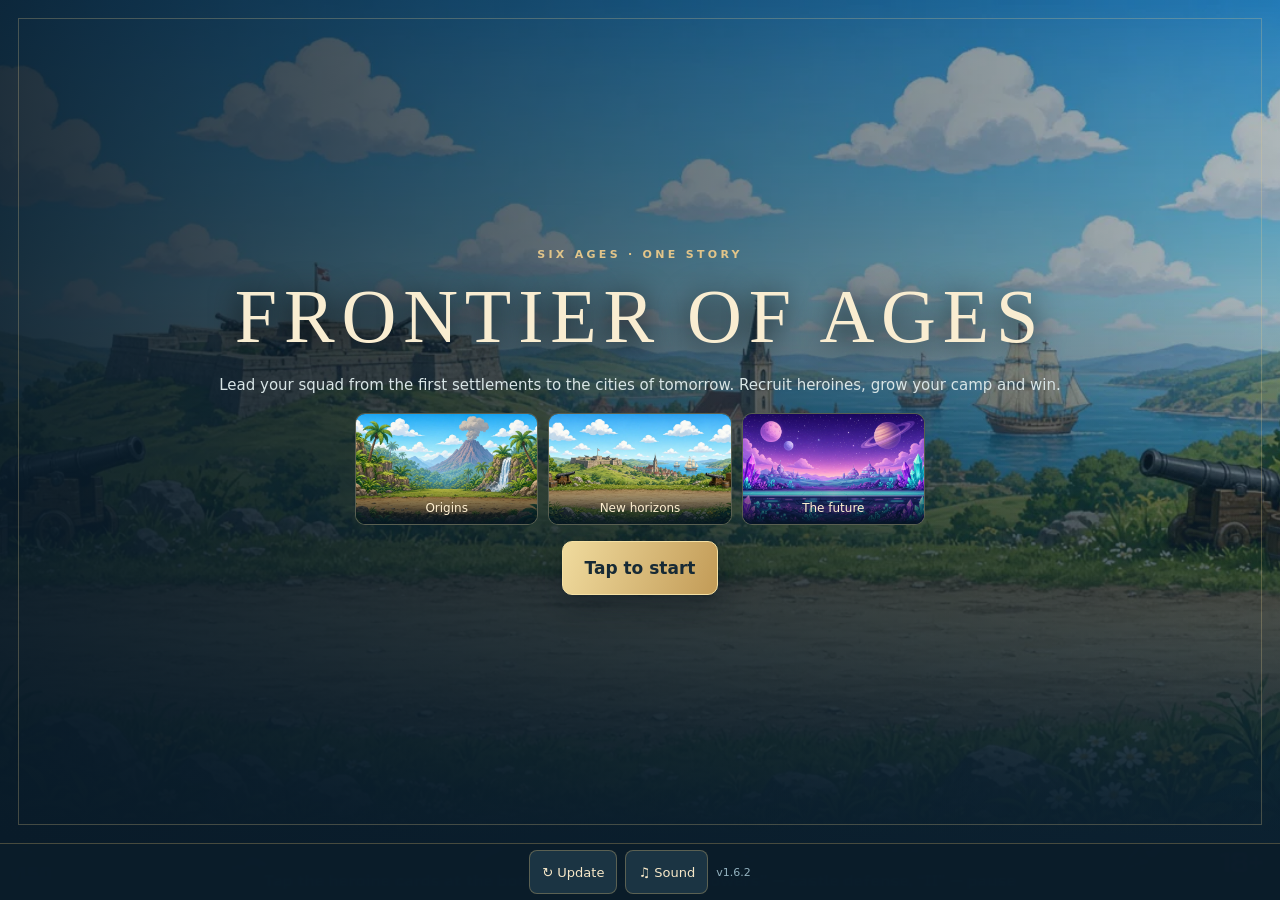
==== commit 2d2964ea: "Remove web toolbar and artificial safe-area inset during gameplay (1.6.2)" ====
--- a/index.html
+++ b/index.html
@@ -189,7 +189,7 @@
   //  • возобновление на каждом жесте, после фона/звонка (iOS-состояние "interrupted"), пауза звука в фоне;
   //  • диагностика: ?audiodebug=1 или кнопка «Проверка звука».
   (function () {
-    var VERSION = '1.6.1';
+    var VERSION = '1.6.2';
     window.RUBEZH_VERSION = VERSION;
     var AC = window.AudioContext || window.webkitAudioContext;
     var ctxs = [], primed = null, primedTaken = false, log = [];
@@ -313,7 +313,7 @@
         var isDbg = e.target && e.target.classList && e.target.classList.contains('dbg');
         if (!isDbg && !(e.target.closest && e.target.closest('.go'))) return;
         if(e.changedTouches && tapStart){var pt=e.changedTouches[0];if(pt && Math.hypot(pt.clientX-tapStart[0],pt.clientY-tapStart[1])>10)return;}
-        unlockTap(); tap.style.display = 'none';
+        unlockTap(); tap.style.display = 'none'; window.dispatchEvent(new Event('rubezh-started'));
         if (isDbg || debugWanted) openDiag();
         if (e.cancelable) e.preventDefault();
       };
@@ -383,8 +383,6 @@
     if (p) { var cs = getComputedStyle(p); l = parseFloat(cs.paddingLeft) || 0; t = parseFloat(cs.paddingTop) || 0;
              r = parseFloat(cs.paddingRight) || 0; b = parseFloat(cs.paddingBottom) || 0; }
     var w = window.innerWidth, h = window.innerHeight;
-    var tools = document.getElementById('portal-tools');
-    if (tools) b = Math.max(b, Math.ceil(window.innerHeight - tools.getBoundingClientRect().top));
     return [l, t, r, b, w, h].join(',');
   };
 </script>
--- a/royal.css
+++ b/royal.css
@@ -26,3 +26,8 @@
 @media(orientation:landscape) and (max-height:550px){#rz-tap{padding:calc(env(safe-area-inset-top) + 12px) max(22px,env(safe-area-inset-right)) 12px max(22px,env(safe-area-inset-left));gap:10px}#rz-tap h1{font-size:clamp(24px,5vw,38px)}#rz-tap .go{min-height:44px;padding:10px 22px}.portal-copy{line-height:1.4}}
 @media(max-height:350px){.portal-copy{display:none}#rz-tap{gap:8px}.portal-kicker{font-size:9px}}
 @media(max-width:340px){#portal-tools{gap:5px}#portal-tools button{padding:8px}.portal-kicker{letter-spacing:.15em}#rz-tap h1{font-size:30px}}
+
+/* The exported Godot UI owns the whole play surface. No web toolbar during play. */
+#portal-tools[hidden]{display:none!important}
+#portal-message{bottom:calc(max(var(--portal-height),env(safe-area-inset-bottom)) + 10px)}
+#rz-diag{bottom:calc(max(var(--portal-height),env(safe-area-inset-bottom)) + 8px)}
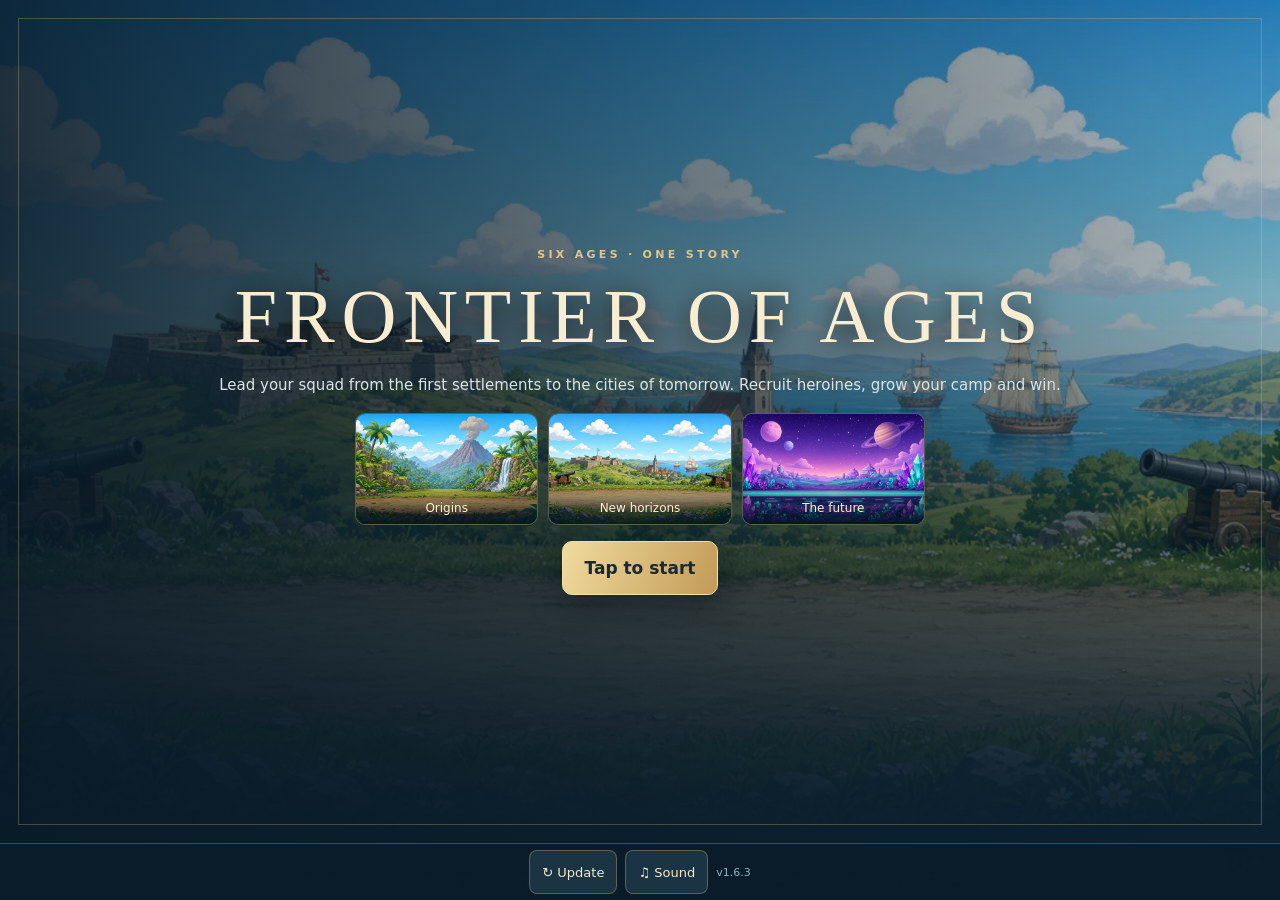
==== commit ed651909: "Use complete landscape game viewport in portrait to avoid native UI overlaps (1.6.3)" ====
--- a/index.html
+++ b/index.html
@@ -1,516 +1,3 @@
-<!DOCTYPE html>
-<html lang="ru">
-	<head>
-		<meta charset="utf-8">
-		<meta name="viewport" content="width=device-width, height=device-height, initial-scale=1, maximum-scale=1, user-scalable=no, viewport-fit=cover">
-		<title>Рубеж Эпох</title>
-		<style>
-html, body, #canvas {
-	margin: 0;
-	padding: 0;
-	border: 0;
-}
-
-body {
-	color: white;
-	background-color: black;
-	overflow: hidden;
-	touch-action: none;
-}
-
-#canvas {
-	display: block;
-}
-
-#canvas:focus {
-	outline: none;
-}
-
-#status, #status-splash, #status-progress {
-	position: absolute;
-	left: 0;
-	right: 0;
-}
-
-#status, #status-splash {
-	top: 0;
-	bottom: 0;
-}
-
-#status {
-	background-color: #1f3359;
-	display: flex;
-	flex-direction: column;
-	justify-content: center;
-	align-items: center;
-	visibility: hidden;
-}
-
-#status-splash {
-	max-height: 100%;
-	max-width: 100%;
-	margin: auto;
-}
-
-#status-splash.show-image--false {
-	display: none;
-}
-
-#status-splash.fullsize--true {
-	height: 100%;
-	width: 100%;
-	object-fit: contain;
-}
-
-#status-splash.use-filter--false {
-	image-rendering: pixelated;
-}
-
-#status-progress, #status-notice {
-	display: none;
-}
-
-#status-progress {
-	bottom: 10%;
-	width: 50%;
-	margin: 0 auto;
-}
-
-#status-notice {
-	background-color: #5b3943;
-	border-radius: 0.5rem;
-	border: 1px solid #9b3943;
-	color: #e0e0e0;
-	font-family: 'Noto Sans', 'Droid Sans', Arial, sans-serif;
-	line-height: 1.3;
-	margin: 0 2rem;
-	overflow: hidden;
-	padding: 1rem;
-	text-align: center;
-	z-index: 1;
-}
-		</style>
-		<link id="-gd-engine-icon" rel="icon" type="image/png" href="index.icon.png" />
-<link rel="apple-touch-icon" href="index.apple-touch-icon.png"/>
-<link rel="manifest" href="index.manifest.json">
-
-	<!-- MOBILE/PWA: iPhone (Safari → «На экран Домой») -->
-<meta name="apple-mobile-web-app-capable" content="yes">
-<meta name="mobile-web-app-capable" content="yes">
-<meta name="apple-mobile-web-app-status-bar-style" content="black-translucent">
-<meta name="apple-mobile-web-app-title" content="Рубеж Эпох">
-<meta name="theme-color" content="#1f3359">
-<link rel="apple-touch-icon" sizes="180x180" href="index.180x180.png">
-<script>
-  // v1.4.1: ограничение FPS на web — пропуском кадров requestAnimationFrame.
-  // Engine.max_fps / low_processor_usage_mode в Godot на web ждут кадр «активным ожиданием» (performance.now в цикле) —
-  // процессор крутится на 100% и телефон греется даже в «Экономном». Поэтому на web движок работает без лимита,
-  // а частоту задаём здесь: rzSetFps(30) — пропускаем лишние вызовы rAF (ожидание бесплатное, поток спит).
-  (function () {
-    var R = window.requestAnimationFrame.bind(window), C = window.cancelAnimationFrame.bind(window);
-    var fps = 0, last = 0, seq = 0, ids = {}, curT = -1, allow = true;
-    window.rzSetFps = function (n) { fps = +n || 0; };
-    window.rzGetFps = function () { return fps; };
-    window.requestAnimationFrame = function (cb) {
-      var my = ++seq;
-      var w = function (t) {
-        // Решение «рисуем ли этот кадр» принимается один раз на кадр (по метке t) — общее для всех колбэков.
-        if (t !== curT) {
-          curT = t;
-          if (fps > 0 && fps < 58) {
-            var iv = 1000 / fps;
-            allow = !(t - last < iv - 4);
-            if (allow) last = (t - last > iv * 2) ? t : last + iv;
-          } else { allow = true; last = t; }
-        }
-        if (!allow) { ids[my] = R(w); return; }
-        delete ids[my];
-        cb(t);
-      };
-      ids[my] = R(w);
-      return my;
-    };
-    window.cancelAnimationFrame = function (id) { if (ids[id] !== undefined) { C(ids[id]); delete ids[id]; } };
-  })();
-</script>
-<script>
-  // v1.4.0: режим графики «Экономный» — ограничиваем плотность пикселей холста (Godot читает devicePixelRatio
-  // каждый кадр). На iPhone 3x → 1.5x: в ~4 раза меньше пикселей, телефон не греется. «Стандартный» — не выше 2x.
-  (function () {
-    var desc = Object.getOwnPropertyDescriptor(window, 'devicePixelRatio') || Object.getOwnPropertyDescriptor(Window.prototype, 'devicePixelRatio');
-    var real = function () { try { return desc && desc.get ? desc.get.call(window) : 1; } catch (e) { return 1; } };
-    var caps = { eco: 1.5, std: 2.0 }, mode = 'eco';
-    try { mode = localStorage.getItem('rz_gfx') || 'eco'; } catch (e) {}
-    var q = location.search.match(/[?&]gfx=(eco|std)/); if (q) mode = q[1];
-    var cap = caps[mode] || 1.5;
-    window.rzRealDPR = real;
-    window.rzSetDPRCap = function (c) { cap = c; try { window.dispatchEvent(new Event('resize')); } catch (e) {} };
-    try { Object.defineProperty(window, 'devicePixelRatio', { configurable: true, get: function () { return Math.min(real() || 1, cap); } }); } catch (e) {}
-  })();
-  // v1.4.0: язык экрана «Коснитесь» (игра сама хранит выбор и пишет его сюда же)
-  window.rzLang = (function () {
-    var q = location.search.match(/[?&]lang=(ru|en|he)/); if (q) return q[1];
-    try { var s = localStorage.getItem('rz_lang'); if (s) return s; } catch (e) {}
-    var l = (navigator.language || 'en').slice(0, 2).toLowerCase();
-    if (l === 'he' || l === 'iw') return 'he';
-    return ['ru', 'uk', 'be', 'kk', 'ky', 'uz', 'tg', 'hy', 'ka', 'az'].indexOf(l) >= 0 ? 'ru' : 'en';
-  })();
-</script>
-<style>
-  html, body { background:#0d1428; overscroll-behavior:none; -webkit-user-select:none; user-select:none;
-               -webkit-touch-callout:none; -webkit-tap-highlight-color:transparent; touch-action:none; }
-  #canvas { touch-action:none; }
-</style>
-<style>
-  #rz-tap { position:fixed; inset:0; z-index:9990; display:flex; flex-direction:column; align-items:center; justify-content:center;
-    background:radial-gradient(ellipse at center, rgba(31,51,89,.92), rgba(8,12,26,.97)); color:#fff; cursor:pointer;
-    font-family:-apple-system,system-ui,sans-serif; text-align:center; -webkit-user-select:none; user-select:none; }
-  #rz-tap h1 { margin:0 0 10px; font-size:min(9vw,54px); color:#ffd84d; text-shadow:0 3px 10px rgba(0,0,0,.6); letter-spacing:1px; }
-  #rz-tap .go { font-size:min(5.5vw,28px); padding:14px 30px; border-radius:40px; background:#e8892c; box-shadow:0 4px 0 #9a5414;
-    animation:rzp 1.4s ease-in-out infinite; }
-  #rz-tap .ver { position:absolute; left:calc(env(safe-area-inset-left) + 14px); bottom:calc(env(safe-area-inset-bottom) + 10px); font-size:14px; opacity:.75; }
-  #rz-tap .dbg { position:absolute; right:calc(env(safe-area-inset-right) + 14px); bottom:calc(env(safe-area-inset-bottom) + 8px);
-    font-size:14px; padding:8px 14px; border-radius:18px; background:rgba(255,255,255,.15); border:1px solid rgba(255,255,255,.35); }
-  @keyframes rzp { 0%,100%{transform:scale(1)} 50%{transform:scale(1.06)} }
-  #rz-diag { position:fixed; z-index:10000; left:calc(env(safe-area-inset-left) + 8px); right:calc(env(safe-area-inset-right) + 8px);
-    top:8px; bottom:8px; overflow:auto; -webkit-overflow-scrolling:touch; touch-action:pan-y; display:none; background:rgba(10,14,28,.96); color:#e8eefc;
-    border:1px solid #4a5f99; border-radius:12px; padding:10px 12px; font:13px/1.35 ui-monospace,Menlo,monospace; }
-  #rz-diag button { font:15px -apple-system,system-ui,sans-serif; margin:4px 6px 4px 0; padding:9px 12px; border-radius:10px; border:0;
-    background:#3b5bb5; color:#fff; }
-  #rz-diag button.w { background:#2e9a4c } #rz-diag button.r { background:#9a3b3b }
-  #rz-diag pre { white-space:pre-wrap; margin:6px 0 0; }
-</style>
-<script>
-  // v1.3.4 — звук на iPhone, вариант «надёжно»:
-  //  • экран «Коснитесь, чтобы начать»: внутри касания создаём/возобновляем AudioContext, играем короткий сигнал через Web Audio
-  //    и через <audio>, ставим navigator.audioSession.type = 'playback' (iOS 17+: не глушится переключателем «Бесшумно»);
-  //  • контекст, созданный в жесте, отдаём движку Godot (он не создаёт свой «заблокированный»); sampleRate не навязываем —
-  //    iOS работает на 48 кГц (BT-гарнитуры — 16/48 кГц), Godot сам подстраивается под ctx.sampleRate;
-  //  • возобновление на каждом жесте, после фона/звонка (iOS-состояние "interrupted"), пауза звука в фоне;
-  //  • диагностика: ?audiodebug=1 или кнопка «Проверка звука».
-  (function () {
-    var VERSION = '1.6.2';
-    window.RUBEZH_VERSION = VERSION;
-    var AC = window.AudioContext || window.webkitAudioContext;
-    var ctxs = [], primed = null, primedTaken = false, log = [];
-    function L(m) { log.push(new Date().toTimeString().slice(0, 8) + ' ' + m); if (log.length > 40) log.shift(); }
-    function track(c, who) { ctxs.push(c); L('AudioContext #' + ctxs.length + ' (' + who + ') ' + c.state + ' ' + c.sampleRate + ' Гц');
-      try { c.addEventListener('statechange', function () { L('ctx -> ' + c.state); if (c.state !== 'running' && c.state !== 'closed' && !document.hidden) setTimeout(function () { resumeAll(false); }, 250); }); } catch (e) {}
-      return c; }
-    if (AC) {
-      var Wrapped = function (opts) {
-        if (primed && !primedTaken && primed.state !== 'closed') { primedTaken = true; L('движок получил контекст из касания'); return primed; }
-        var c; try { c = new AC(); } catch (e) { c = new AC(opts); }   // без sampleRate: родная частота устройства
-        primedTaken = true; return track(c, 'движок');
-      };
-      Wrapped.prototype = AC.prototype;
-      window.AudioContext = Wrapped; if (window.webkitAudioContext) window.webkitAudioContext = Wrapped;
-    }
-    // Индикатор: доходит ли реальный сигнал до выхода (динамик/наушники). Анализатор → gain 0 → destination, звук не меняет.
-    var outPeak = 0, outMax = 0, conn = window.AudioNode && AudioNode.prototype.connect;
-    function meter(c) {
-      if (c.__rzm) return c.__rzm;
-      try { var a = c.createAnalyser(), g = c.createGain(); a.fftSize = 1024; g.gain.value = 0; a.__rz = g.__rz = 1;
-        conn.call(a, g); conn.call(g, c.destination); c.__rzm = a; var buf = new Float32Array(1024);
-        setInterval(function () { if (!diag || diag.style.display === 'none') return; a.getFloatTimeDomainData(buf); var m = 0;
-          for (var i = 0; i < buf.length; i++) { var x = buf[i] < 0 ? -buf[i] : buf[i]; if (x > m) m = x; } outPeak = m; if (m > outMax) outMax = m; }, 100);
-      } catch (e) { c.__rzm = null; }
-      return c.__rzm;
-    }
-    if (conn) AudioNode.prototype.connect = function (t) {
-      var r = conn.apply(this, arguments);
-      try { if (!this.__rz && window.AudioDestinationNode && t instanceof AudioDestinationNode) { var m = meter(this.context); if (m) conn.call(this, m); } } catch (e) {}
-      return r;
-    };
-    var hasSession = !!(navigator.audioSession && 'type' in navigator.audioSession);
-    function setSession() { try { if (hasSession && navigator.audioSession.type !== 'playback') { navigator.audioSession.type = 'playback'; L('audioSession = playback'); } } catch (e) { L('audioSession err ' + e); } }
-    setSession();
-    function wavUrl(freq, sec, amp) {   // WAV в памяти: тишина (freq=0) или тон
-      var sr = 22050, n = Math.round(sr * sec), b = new ArrayBuffer(44 + n * 2), v = new DataView(b),
-          w = function (o, t) { for (var i = 0; i < t.length; i++) v.setUint8(o + i, t.charCodeAt(i)); };
-      w(0, 'RIFF'); v.setUint32(4, 36 + n * 2, true); w(8, 'WAVEfmt '); v.setUint32(16, 16, true); v.setUint16(20, 1, true); v.setUint16(22, 1, true);
-      v.setUint32(24, sr, true); v.setUint32(28, sr * 2, true); v.setUint16(32, 2, true); v.setUint16(34, 16, true); w(36, 'data'); v.setUint32(40, n * 2, true);
-      for (var i = 0; i < n; i++) { var env = Math.min(1, i / 400, (n - i) / 2000);
-        v.setInt16(44 + i * 2, freq ? Math.round(Math.sin(2 * Math.PI * freq * i / sr) * amp * env * 32767) : 0, true); }
-      return URL.createObjectURL(new Blob([b], { type: 'audio/wav' }));
-    }
-    var silent = null, beepUrl = null;
-    function playSilent() {   // запасной путь для iOS < 17: тихий <audio> переводит звук страницы в «медиа»
-      if (hasSession || document.hidden) return;
-      try { if (!silent) { silent = new Audio(wavUrl(0, 0.5, 0)); silent.loop = true; silent.setAttribute('playsinline', ''); silent.setAttribute('x-webkit-airplay', 'deny'); }
-            if (silent.paused) { var p = silent.play(); if (p && p.catch) p.catch(function (e) { L('silent audio: ' + e.name); }); } } catch (e) {}
-    }
-    function htmlBeep() {
-      try { if (!beepUrl) beepUrl = wavUrl(880, 0.35, 0.35); var a = new Audio(beepUrl); a.setAttribute('playsinline', '');
-            var p = a.play(); L('HTML audio: play()'); if (p && p.then) p.then(function () { L('HTML audio: играет'); }, function (e) { L('HTML audio ОШИБКА: ' + e.name); }); } catch (e) { L('HTML audio ОШИБКА ' + e); }
-    }
-    function chime(c, loud) {   // короткий сигнал прямо в destination контекста (в обход Godot)
-      try { var t = c.currentTime + 0.02, g = c.createGain(), o = c.createOscillator(); o.type = 'triangle';
-            o.frequency.setValueAtTime(660, t); o.frequency.setValueAtTime(990, t + 0.12);
-            g.gain.setValueAtTime(0.0001, t); g.gain.exponentialRampToValueAtTime(loud ? 0.35 : 0.18, t + 0.02); g.gain.exponentialRampToValueAtTime(0.0001, t + 0.32);
-            o.connect(g); g.connect(c.destination); o.start(t); o.stop(t + 0.35); L('WebAudio сигнал (' + c.state + ')'); } catch (e) { L('WebAudio ОШИБКА ' + e); }
-    }
-    function kick(c) { try { var b = c.createBuffer(1, 1, 22050), s = c.createBufferSource(); s.buffer = b; s.connect(c.destination); s.start(0); } catch (e) {} }
-    function resumeAll(gesture) {
-      if (document.hidden) return;
-      setSession();
-      if (gesture) playSilent();
-      ctxs.forEach(function (c) {
-        if (c.state === 'closed') return;
-        if (c.state !== 'running') { try { var p = c.resume(); if (p && p.catch) p.catch(function (e) { L('resume ОШИБКА ' + e.name); }); } catch (e) {} }
-        if (gesture) kick(c);
-      });
-    }
-    function mainCtx() {
-      for (var i = 0; i < ctxs.length; i++) if (ctxs[i].state !== 'closed') return ctxs[i];
-      if (!AC) return null;
-      try { primed = track(new AC(), 'касание'); } catch (e) { L('AudioContext ОШИБКА ' + e); return null; }
-      return primed;
-    }
-    // Главная разблокировка — синхронно внутри касания экрана «Коснитесь, чтобы начать».
-    function unlockTap() {
-      setSession();
-      var c = mainCtx();
-      resumeAll(true);
-      if (c) chime(c, false);
-      htmlBeep();
-    }
-    function onGesture() { resumeAll(true); }
-    ['touchend', 'pointerup', 'mousedown', 'click', 'keydown'].forEach(function (ev) {
-      window.addEventListener(ev, onGesture, { capture: true, passive: true });
-    });
-    function onHidden() {
-      ctxs.forEach(function (c) { try { if (c.state === 'running') c.suspend(); } catch (e) {} });
-      if (silent && !silent.paused) try { silent.pause(); } catch (e) {}
-    }
-    document.addEventListener('visibilitychange', function () { if (document.hidden) onHidden(); else resumeAll(false); });
-    window.addEventListener('pagehide', onHidden);
-    window.addEventListener('pageshow', function () { resumeAll(false); });
-    window.addEventListener('focus', function () { resumeAll(false); });
-    document.addEventListener('gesturestart', function (e) { e.preventDefault(); });
-
-    // Обновление: новый service worker сразу берёт управление — перезагружаем страницу один раз.
-    if ('serviceWorker' in navigator) {
-      var hadCtl = !!navigator.serviceWorker.controller, reloaded = false;
-      navigator.serviceWorker.addEventListener('controllerchange', function () {
-        L('service worker обновлён'); if (hadCtl && !reloaded && tapVisible()) { reloaded = true; location.reload(); } });
-      window.addEventListener('load', function () { navigator.serviceWorker.getRegistration().then(function (r) { if (r) r.update().catch(function () {}); }); });
-    }
-
-    // ---------- экран «Коснитесь, чтобы начать» и диагностика ----------
-    var tap = null, diag = null, timer = 0, debugWanted = /[?&]audiodebug=1/.test(location.search);
-    function tapVisible() { return tap && tap.style.display !== 'none'; }
-    function buildTap() {
-      tap = document.createElement('div'); tap.id = 'rz-tap';
-      var T = { ru: ['РУБЕЖ ЭПОХ', 'Коснитесь, чтобы начать', 'Проверка звука'], en: ['FRONTIER OF AGES', 'Tap to start', 'Sound check'],
-                he: ['גבול העידנים', 'גע/י כדי להתחיל', 'בדיקת צליל'] }[window.rzLang] || ['РУБЕЖ ЭПОХ', 'Коснитесь, чтобы начать', 'Проверка звука'];
-      if (window.rzLang === 'he') tap.dir = 'rtl';
-      tap.innerHTML = '<h1>' + T[0] + '</h1><button type="button" class="go">' + T[1] + '</button><div class="ver">v' + VERSION + '</div><div class="dbg">' + T[2] + '</div>';
-      var tapStart = null;
-      tap.addEventListener('touchstart', function(e){var t=e.touches[0];tapStart=t?[t.clientX,t.clientY]:null;},{passive:true});
-      var done = function (e) {
-        if (e.target.closest && e.target.closest('[data-portal-action]')) return;
-        var isDbg = e.target && e.target.classList && e.target.classList.contains('dbg');
-        if (!isDbg && !(e.target.closest && e.target.closest('.go'))) return;
-        if(e.changedTouches && tapStart){var pt=e.changedTouches[0];if(pt && Math.hypot(pt.clientX-tapStart[0],pt.clientY-tapStart[1])>10)return;}
-        unlockTap(); tap.style.display = 'none'; window.dispatchEvent(new Event('rubezh-started'));
-        if (isDbg || debugWanted) openDiag();
-        if (e.cancelable) e.preventDefault();
-      };
-      tap.addEventListener('touchend', done, false);
-      tap.addEventListener('click', done, false);
-      document.body.appendChild(tap);
-    }
-    function btn(txt, cls, fn) { var b = document.createElement('button'); b.textContent = txt; if (cls) b.className = cls;
-      b.addEventListener('click', function (e) { e.stopPropagation(); fn(); refresh(); }); return b; }
-    function openDiag() {
-      if (!diag) {
-        diag = document.createElement('div'); diag.id = 'rz-diag';
-        var row = document.createElement('div');
-        row.appendChild(btn('Тест WebAudio', 'w', function () { resumeAll(true); var c = mainCtx(); if (c) chime(c, true); }));
-        row.appendChild(btn('Тест HTML audio', 'w', function () { resumeAll(true); htmlBeep(); }));
-        row.appendChild(btn('Тест Godot звук', 'w', function () { resumeAll(true); window.rubezhGodotTest = (window.rubezhGodotTest || 0) + 1; L('Godot тест #' + window.rubezhGodotTest); }));
-        row.appendChild(btn('Обновить игру', 'r', function () { hardUpdate(); }));
-        row.appendChild(btn('Закрыть', '', function () { diag.style.display = 'none'; clearInterval(timer); }));
-        diag.appendChild(row);
-        var pre = document.createElement('pre'); pre.id = 'rz-diag-pre'; diag.appendChild(pre);
-        diag.addEventListener('touchend', function (e) { e.stopPropagation(); }, false);
-        document.body.appendChild(diag);
-      }
-      diag.style.display = 'block'; refresh(); clearInterval(timer); timer = setInterval(refresh, 500);
-    }
-    var cacheNames = '…';
-    function refresh() {
-      if (!diag) return;
-      if (window.caches) caches.keys().then(function (k) { cacheNames = k.map(function (n) { return n.split('-sw-cache-')[1] || n; }).join(', ') || 'нет'; });
-      var g = window.rubezhGodotAudio, lines = [];
-      lines.push('Версия страницы: v' + VERSION + '   Godot: ' + (g ? 'v' + g.version : '— (игра ещё грузится)'));
-      lines.push('Service worker: ' + (navigator.serviceWorker && navigator.serviceWorker.controller ? 'активен' : 'нет') + '   кэш: ' + cacheNames);
-      lines.push('AudioContext: ' + ctxs.length + ' шт. ' + ctxs.map(function (c, i) { return '#' + (i + 1) + ' ' + c.state + ' ' + c.sampleRate + 'Гц t=' + c.currentTime.toFixed(1) +
-        (c.baseLatency ? ' lat=' + (c.baseLatency * 1000).toFixed(0) + 'мс' : ''); }).join(' | '));
-      lines.push('Сигнал на выходе: сейчас ' + outPeak.toFixed(3) + ', максимум ' + outMax.toFixed(3) + (outMax > 0.005 ? '  ✔ звук идёт' : '  ✘ тишина'));
-      lines.push('audioSession: ' + (hasSession ? navigator.audioSession.type + ' / ' + (navigator.audioSession.state || '?') : 'нет (iOS < 17?)') + '   тихий <audio>: ' + (silent ? (silent.paused ? 'пауза' : 'играет') : 'нет'));
-      if (g) {
-        lines.push('Godot: mix_rate=' + g.mix_rate + ' режим=' + (g.playback_type === 1 ? 'sample' : g.playback_type === 0 ? 'stream' : g.playback_type) +
-          '  музыка «' + g.music + '» ' + (g.music_playing ? 'играет' : 'НЕ играет') + '  звуков сейчас: ' + g.sfx_playing);
-        lines.push('Громкость (настройки): музыка ' + Math.round(g.music_vol * 100) + '%  звуки ' + Math.round(g.sfx_vol * 100) + '%  голос ' + Math.round(g.voice_vol * 100) + '%');
-        lines.push('Шины: ' + g.buses.map(function (b) { return b.name + ' ' + b.db + 'дБ' + (b.mute ? ' MUTE' : ''); }).join(', '));
-      }
-      lines.push('Устройство: ' + navigator.userAgent.replace(/^Mozilla\/5.0 /, '').slice(0, 110) + (navigator.standalone ? '  [с экрана Домой]' : ''));
-      lines.push('');
-      lines.push('Журнал:'); lines = lines.concat(log.slice(-14).reverse());
-      document.getElementById('rz-diag-pre').textContent = lines.join('\n');
-    }
-    function hardUpdate() {
-      if(window.rzUpdate)window.rzUpdate();
-    }
-    window.rubezhAudioState = function () {
-      return { version: VERSION, contexts: ctxs.map(function (c) { return c.state + '@' + c.sampleRate; }),
-               session: hasSession ? navigator.audioSession.type : 'n/a', silentLoop: !!(silent && !silent.paused), log: log.slice() };
-    };
-    window.rubezhOpenAudioDebug = openDiag;
-    if (document.body) buildTap(); else document.addEventListener('DOMContentLoaded', buildTap);
-  })();
-</script>
-<!-- v1.3.1: safe area (вырез/«чёлка», индикатор Home) для адаптивного HUD. Godot читает через JavaScriptBridge. -->
-<style>#rubezh-safe-probe { position:fixed; left:0; top:0; width:0; height:0; visibility:hidden; pointer-events:none;
-  padding:env(safe-area-inset-top) env(safe-area-inset-right) env(safe-area-inset-bottom) env(safe-area-inset-left); }</style>
-<script>
-  window.rubezhSafe = function () {
-    var p = document.getElementById('rubezh-safe-probe');
-    if (!p && document.body) { p = document.createElement('div'); p.id = 'rubezh-safe-probe'; document.body.appendChild(p); }
-    var l = 0, t = 0, r = 0, b = 0;
-    if (p) { var cs = getComputedStyle(p); l = parseFloat(cs.paddingLeft) || 0; t = parseFloat(cs.paddingTop) || 0;
-             r = parseFloat(cs.paddingRight) || 0; b = parseFloat(cs.paddingBottom) || 0; }
-    var w = window.innerWidth, h = window.innerHeight;
-    return [l, t, r, b, w, h].join(',');
-  };
-</script>
-
-<link rel="stylesheet" href="royal.css">
-<script src="portal.js" defer></script>
-</head>
-	<body>
-		<canvas id="canvas">
-			Your browser does not support the canvas tag.
-		</canvas>
-
-		<noscript>
-			Your browser does not support JavaScript.
-		</noscript>
-
-		<div id="status">
-			<img id="status-splash" class="show-image--true fullsize--true use-filter--true" src="index.png" alt="">
-			<progress id="status-progress"></progress>
-			<div id="status-notice"></div>
-		</div>
-
-		<script src="index.js"></script>
-		<script>
-const GODOT_CONFIG = {"args":[],"canvasResizePolicy":2,"emscriptenPoolSize":8,"ensureCrossOriginIsolationHeaders":false,"executable":"index","experimentalVK":false,"fileSizes":{"index.pck":26610084,"index.wasm":39514754},"focusCanvas":true,"gdextensionLibs":[],"godotPoolSize":4,"serviceWorker":"index.service.worker.js"};
-const GODOT_THREADS_ENABLED = false;
-const engine = new Engine(GODOT_CONFIG);
-
-(function () {
-	const statusOverlay = document.getElementById('status');
-	const statusProgress = document.getElementById('status-progress');
-	const statusNotice = document.getElementById('status-notice');
-
-	let initializing = true;
-	let statusMode = '';
-
-	function setStatusMode(mode) {
-		if (statusMode === mode || !initializing) {
-			return;
-		}
-		if (mode === 'hidden') {
-			statusOverlay.remove();
-			initializing = false;
-			return;
-		}
-		statusOverlay.style.visibility = 'visible';
-		statusProgress.style.display = mode === 'progress' ? 'block' : 'none';
-		statusNotice.style.display = mode === 'notice' ? 'block' : 'none';
-		statusMode = mode;
-	}
-
-	function setStatusNotice(text) {
-		while (statusNotice.lastChild) {
-			statusNotice.removeChild(statusNotice.lastChild);
-		}
-		const lines = text.split('\n');
-		lines.forEach((line) => {
-			statusNotice.appendChild(document.createTextNode(line));
-			statusNotice.appendChild(document.createElement('br'));
-		});
-	}
-
-	function displayFailureNotice(err) {
-		console.error(err);
-		if (err instanceof Error) {
-			setStatusNotice(err.message);
-		} else if (typeof err === 'string') {
-			setStatusNotice(err);
-		} else {
-			setStatusNotice('An unknown error occurred.');
-		}
-		setStatusMode('notice');
-		initializing = false;
-	}
-
-	const missing = Engine.getMissingFeatures({
-		threads: GODOT_THREADS_ENABLED,
-	});
-
-	if (missing.length !== 0) {
-		if (GODOT_CONFIG['serviceWorker'] && GODOT_CONFIG['ensureCrossOriginIsolationHeaders'] && 'serviceWorker' in navigator) {
-			let serviceWorkerRegistrationPromise;
-			try {
-				serviceWorkerRegistrationPromise = navigator.serviceWorker.getRegistration();
-			} catch (err) {
-				serviceWorkerRegistrationPromise = Promise.reject(new Error('Service worker registration failed.'));
-			}
-			// There's a chance that installing the service worker would fix the issue
-			Promise.race([
-				serviceWorkerRegistrationPromise.then((registration) => {
-					if (registration != null) {
-						return Promise.reject(new Error('Service worker already exists.'));
-					}
-					return registration;
-				}).then(() => engine.installServiceWorker()),
-				// For some reason, `getRegistration()` can stall
-				new Promise((resolve) => {
-					setTimeout(() => resolve(), 2000);
-				}),
-			]).then(() => {
-				// Reload if there was no error.
-				window.location.reload();
-			}).catch((err) => {
-				console.error('Error while registering service worker:', err);
-			});
-		} else {
-			// Display the message as usual
-			const missingMsg = 'Error\nThe following features required to run Godot projects on the Web are missing:\n';
-			displayFailureNotice(missingMsg + missing.join('\n'));
-		}
-	} else {
-		setStatusMode('progress');
-		engine.startGame({
-			'onProgress': function (current, total) {
-				if (current > 0 && total > 0) {
-					statusProgress.value = current;
-					statusProgress.max = total;
-				} else {
-					statusProgress.removeAttribute('value');
-					statusProgress.removeAttribute('max');
-				}
-			},
-		}).then(() => {
-			setStatusMode('hidden');
-		}, displayFailureNotice);
-	}
-}());
-		</script>
-	</body>
-</html>
-
+<!doctype html><html lang="ru"><head><meta charset="utf-8"><meta name="viewport" content="width=device-width,initial-scale=1,viewport-fit=cover"><meta name="apple-mobile-web-app-capable" content="yes"><meta name="apple-mobile-web-app-status-bar-style" content="black-translucent"><meta name="theme-color" content="#0b1527"><title>Рубеж Эпох</title><link rel="manifest" href="index.manifest.json"><link rel="apple-touch-icon" href="index.apple-touch-icon.png"><link rel="icon" href="index.icon.png"><style>
+*{box-sizing:border-box}html,body{margin:0;width:100%;height:100%;overflow:hidden;background:#0b1527;color:#f6e6be;font:15px system-ui;overscroll-behavior:none}#surface{position:fixed;inset:env(safe-area-inset-top) env(safe-area-inset-right) env(safe-area-inset-bottom) env(safe-area-inset-left);overflow:hidden}#game-frame{position:absolute;border:0;transform-origin:top left;background:#0b1527}#hint{display:none;position:absolute;left:16px;right:16px;top:16px;text-align:center;pointer-events:none;line-height:1.5}#hint b{display:block;font-size:20px;color:#f2d58d}#hint p{margin:7px 0;color:#bdcddc;font-size:14px}.portrait #hint{display:block}
+</style><script src="viewport.js" defer></script></head><body><main id="surface"><div id="hint"><b>Рубеж эпох</b><p>Весь интерфейс доступен в широком режиме.<br>Поверни телефон, чтобы увеличить игру.</p></div><iframe id="game-frame" title="Рубеж эпох — игровой экран" allow="autoplay; fullscreen; gamepad" src="game.html"></iframe></main></body></html>
